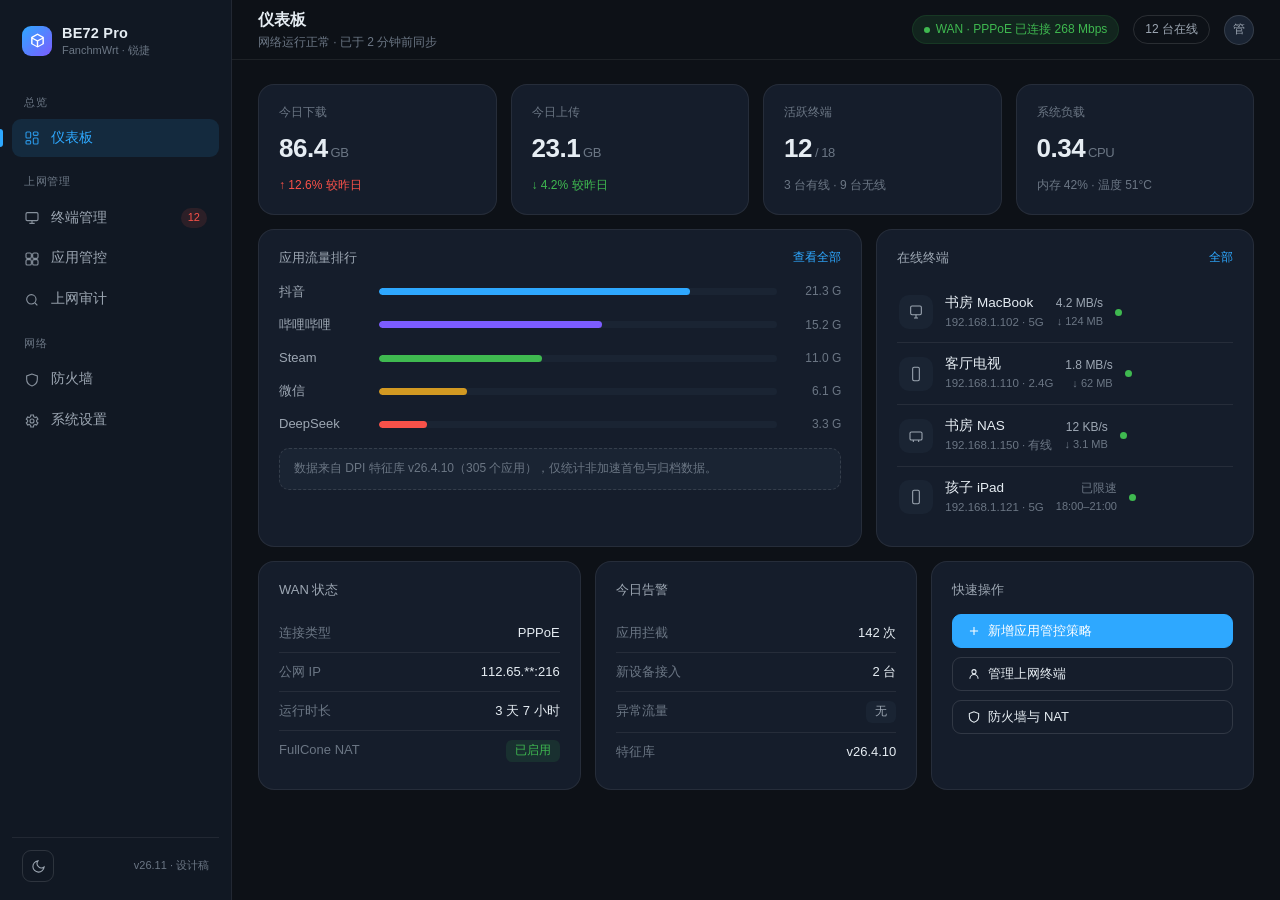
==== docs/ui-redesign.html @ 706be7fb "feat(ui): 设计系统覆盖层（阶段一：视觉统一） 配套设计稿 docs/ui-redesign.html（六页高保真 + 无刷新切换原型）。  新增 patches/theme/design-s" ====
<!DOCTYPE html>
<html lang="zh-CN" data-theme="dark">
<head>
<meta charset="UTF-8">
<meta name="viewport" content="width=device-width, initial-scale=1.0">
<title>BE72 Pro 管理界面 · 设计稿 v1</title>
<style>
:root{
  --bg:#0d1117; --bg2:#111823; --panel:#151d2b; --panel2:#1a2433;
  --line:rgba(255,255,255,.07); --line2:rgba(255,255,255,.12);
  --text:#e6edf3; --text2:#9da7b3; --text3:#6b7684;
  --accent:#2ea8ff; --accent-soft:rgba(46,168,255,.12);
  --ok:#3fb950; --ok-soft:rgba(63,185,80,.12);
  --warn:#d29922; --warn-soft:rgba(210,153,34,.12);
  --bad:#f85149; --bad-soft:rgba(248,81,73,.12);
  --r-lg:16px; --r-md:12px; --r-sm:8px;
  --sbw:232px;
  --ease:cubic-bezier(.32,.72,.24,1);
}
[data-theme="light"]{
  --bg:#f4f6f9; --bg2:#eef1f5; --panel:#ffffff; --panel2:#f8fafc;
  --line:rgba(15,23,42,.08); --line2:rgba(15,23,42,.14);
  --text:#0f172a; --text2:#5b6675; --text3:#8a94a3;
  --accent:#0a7cff; --accent-soft:rgba(10,124,255,.08);
  --ok:#1a7f37; --ok-soft:rgba(26,127,55,.08);
  --warn:#9a6700; --warn-soft:rgba(154,103,0,.08);
  --bad:#cf222e; --bad-soft:rgba(207,34,46,.08);
}
*{margin:0;padding:0;box-sizing:border-box}
body{
  font-family:-apple-system,BlinkMacSystemFont,"PingFang SC","HarmonyOS Sans SC","Microsoft YaHei",sans-serif;
  background:var(--bg); color:var(--text); font-size:14px; line-height:1.55;
  -webkit-font-smoothing:antialiased; overflow:hidden;
}
.app{display:grid;grid-template-columns:var(--sbw) 1fr;height:100vh}

/* ---------- 侧栏 ---------- */
.sidebar{
  background:var(--bg2); border-right:1px solid var(--line);
  display:flex;flex-direction:column;padding:18px 12px;gap:2px;
  transition:width .24s var(--ease);
}
.brand{display:flex;align-items:center;gap:10px;padding:4px 10px 18px}
.brand .logo{width:30px;height:30px;border-radius:9px;display:grid;place-items:center;
  background:linear-gradient(135deg,#2ea8ff,#7c5cff);flex-shrink:0}
.brand .logo svg{width:17px;height:17px;fill:#fff}
.brand .name{font-size:14.5px;font-weight:600;letter-spacing:.2px}
.brand .model{font-size:11px;color:var(--text3);margin-top:-2px}
.nav-group{font-size:11px;color:var(--text3);padding:14px 12px 6px;letter-spacing:.6px}
.nav-item{
  display:flex;align-items:center;gap:11px;padding:9px 12px;border-radius:9px;
  color:var(--text2);cursor:pointer;position:relative;font-size:13.5px;
  transition:background .15s,color .15s;user-select:none;
}
.nav-item svg{width:16px;height:16px;fill:none;stroke:currentColor;stroke-width:1.7;flex-shrink:0;opacity:.85}
.nav-item:hover{background:var(--panel);color:var(--text)}
.nav-item.active{background:var(--accent-soft);color:var(--accent);font-weight:500}
.nav-item.active::before{
  content:"";position:absolute;left:-12px;top:50%;transform:translateY(-50%);
  width:3px;height:18px;border-radius:0 3px 3px 0;background:var(--accent);
}
.nav-item .badge{margin-left:auto;font-size:11px;padding:1px 7px;border-radius:99px;
  background:var(--bad-soft);color:var(--bad);font-weight:500}
.sidebar .foot{margin-top:auto;padding:12px 10px 0;border-top:1px solid var(--line);display:flex;gap:8px;align-items:center}
.theme-btn{width:32px;height:32px;border-radius:9px;border:1px solid var(--line2);background:transparent;
  color:var(--text2);cursor:pointer;display:grid;place-items:center;transition:.15s}
.theme-btn:hover{color:var(--text);border-color:var(--text3)}
.theme-btn svg{width:15px;height:15px;fill:none;stroke:currentColor;stroke-width:1.7}
.ver{font-size:11px;color:var(--text3);margin-left:auto}

/* ---------- 主区 ---------- */
.main{display:flex;flex-direction:column;overflow:hidden}
.topbar{
  height:60px;display:flex;align-items:center;gap:14px;padding:0 26px;
  border-bottom:1px solid var(--line);flex-shrink:0;background:var(--bg);
}
.topbar h1{font-size:16px;font-weight:600}
.topbar .sub{font-size:12px;color:var(--text3)}
.pill{display:inline-flex;align-items:center;gap:6px;font-size:12px;padding:4px 11px;border-radius:99px;
  border:1px solid var(--line2);color:var(--text2)}
.pill .dot{width:6px;height:6px;border-radius:99px;background:var(--ok)}
.pill.ok{color:var(--ok);border-color:var(--ok-soft);background:var(--ok-soft)}
.pill.warn{color:var(--warn);border-color:var(--warn-soft);background:var(--warn-soft)}
.pill .dot.warn{background:var(--warn)}
.spacer{flex:1}
.avatar{width:30px;height:30px;border-radius:99px;background:var(--panel2);border:1px solid var(--line2);
  display:grid;place-items:center;font-size:12px;color:var(--text2);cursor:pointer}

.content{flex:1;overflow-y:auto;padding:24px 26px 40px;scroll-behavior:smooth}
.view{display:none}
.view.active{display:block;animation:fadeUp .22s var(--ease)}
@keyframes fadeUp{from{opacity:0;transform:translateY(8px)}to{opacity:1;transform:none}}

/* ---------- 卡片与网格 ---------- */
.grid{display:grid;gap:14px}
.g4{grid-template-columns:repeat(4,1fr)}
.g3{grid-template-columns:repeat(3,1fr)}
.g2{grid-template-columns:repeat(2,1fr)}
.col-2{display:grid;grid-template-columns:1.6fr 1fr;gap:14px}
.card{background:var(--panel);border:1px solid var(--line);border-radius:var(--r-lg);padding:18px 20px;
  transition:border-color .15s,transform .15s}
.card:hover{border-color:var(--line2)}
.card h3{font-size:13px;font-weight:500;color:var(--text2);margin-bottom:14px;display:flex;align-items:center;gap:8px}
.card h3 .more{margin-left:auto;font-size:12px;color:var(--accent);cursor:pointer;font-weight:400}

.kpi{font-size:26px;font-weight:600;letter-spacing:-.5px;font-variant-numeric:tabular-nums}
.kpi small{font-size:13px;color:var(--text3);font-weight:400;margin-left:3px}
.kpi-label{font-size:12px;color:var(--text3);margin-bottom:6px}
.trend{font-size:12px;margin-top:8px;display:inline-flex;align-items:center;gap:4px}
.trend.up{color:var(--bad)} .trend.down{color:var(--ok)}
[data-theme="light"] .trend.up{color:#cf222e} [data-theme="light"] .trend.down{color:#1a7f37}

/* ---------- 条形 --- */
.bars{display:flex;flex-direction:column;gap:13px}
.bar-row{display:flex;align-items:center;gap:12px;font-size:13px}
.bar-row .nm{width:88px;flex-shrink:0;color:var(--text2);white-space:nowrap;overflow:hidden;text-overflow:ellipsis}
.bar-row .track{flex:1;height:7px;background:var(--panel2);border-radius:99px;overflow:hidden}
.bar-row .fill{height:100%;border-radius:99px;background:var(--accent);
  transform-origin:left;animation:grow .5s var(--ease) backwards}
.bar-row:nth-child(1) .fill{animation-delay:.05s}
.bar-row:nth-child(2) .fill{animation-delay:.1s}
.bar-row:nth-child(3) .fill{animation-delay:.15s}
.bar-row:nth-child(4) .fill{animation-delay:.2s}
.bar-row:nth-child(5) .fill{animation-delay:.25s}
@keyframes grow{from{transform:scaleX(0)}to{transform:scaleX(1)}}
.bar-row .val{width:52px;text-align:right;color:var(--text3);font-size:12px;font-variant-numeric:tabular-nums}

/* ---------- 列表 ---------- */
.dev-list{display:flex;flex-direction:column}
.dev-row{display:flex;align-items:center;gap:12px;padding:11px 2px;border-bottom:1px solid var(--line)}
.dev-row:last-child{border-bottom:none}
.dev-ico{width:34px;height:34px;border-radius:10px;background:var(--panel2);display:grid;place-items:center;flex-shrink:0}
.dev-ico svg{width:16px;height:16px;fill:none;stroke:var(--text2);stroke-width:1.6}
.dev-main{min-width:0}
.dev-main .nm{font-size:13.5px;font-weight:500;white-space:nowrap;overflow:hidden;text-overflow:ellipsis}
.dev-main .meta{font-size:11.5px;color:var(--text3);font-variant-numeric:tabular-nums}
.dev-traffic{text-align:right;font-size:12px;color:var(--text2);font-variant-numeric:tabular-nums}
.dev-traffic small{display:block;color:var(--text3);font-size:11px}
.status-dot{width:7px;height:7px;border-radius:99px;background:var(--ok);flex-shrink:0}
.status-dot.off{background:var(--text3)}

/* ---------- 表格 ---------- */
.tbl{width:100%;border-collapse:collapse;font-size:13px}
.tbl th{text-align:left;font-weight:500;font-size:12px;color:var(--text3);padding:0 10px 10px;border-bottom:1px solid var(--line)}
.tbl td{padding:11px 10px;border-bottom:1px solid var(--line);color:var(--text2)}
.tbl tr:last-child td{border-bottom:none}
.tbl tr{transition:background .12s}
.tbl tbody tr:hover{background:var(--panel2)}
.tag{display:inline-block;font-size:11.5px;padding:2px 9px;border-radius:6px;background:var(--panel2);color:var(--text2)}
.tag.blue{background:var(--accent-soft);color:var(--accent)}
.tag.green{background:var(--ok-soft);color:var(--ok)}
.tag.red{background:var(--bad-soft);color:var(--bad)}

/* ---------- 开关 ---------- */
.switch{position:relative;width:38px;height:22px;flex-shrink:0;cursor:pointer}
.switch input{display:none}
.switch .sl{position:absolute;inset:0;border-radius:99px;background:var(--panel2);
  border:1px solid var(--line2);transition:.18s}
.switch .sl::after{content:"";position:absolute;top:2px;left:2px;width:16px;height:16px;border-radius:99px;
  background:var(--text3);transition:.18s var(--ease)}
.switch input:checked + .sl{background:var(--accent);border-color:var(--accent)}
.switch input:checked + .sl::after{transform:translateX(16px);background:#fff}

/* ---------- 按钮 ---------- */
.btn{display:inline-flex;align-items:center;gap:7px;padding:7px 14px;border-radius:9px;font-size:13px;
  border:1px solid var(--line2);background:transparent;color:var(--text);cursor:pointer;
  transition:.15s;font-family:inherit}
.btn:hover{border-color:var(--text3);background:var(--panel2)}
.btn.primary{background:var(--accent);border-color:var(--accent);color:#fff;font-weight:500}
.btn.primary:hover{filter:brightness(1.08)}
.btn svg{width:14px;height:14px;fill:none;stroke:currentColor;stroke-width:1.8}

/* ---------- 应用过滤页 ---------- */
.tabs{display:inline-flex;gap:4px;background:var(--panel);border:1px solid var(--line);
  border-radius:11px;padding:3px;margin-bottom:18px}
.tab{padding:6px 14px;border-radius:8px;font-size:12.5px;color:var(--text2);cursor:pointer;transition:.15s;user-select:none}
.tab:hover{color:var(--text)}
.tab.active{background:var(--panel2);color:var(--text);font-weight:500;box-shadow:0 1px 2px rgba(0,0,0,.2)}

.app-grid{display:grid;grid-template-columns:repeat(3,1fr);gap:10px}
.app-item{display:flex;align-items:center;gap:11px;padding:12px 14px;border:1px solid var(--line);
  border-radius:12px;background:var(--panel);transition:.15s}
.app-item:hover{border-color:var(--line2);transform:translateY(-1px)}
.app-logo{width:32px;height:32px;border-radius:9px;display:grid;place-items:center;font-size:13px;
  font-weight:600;color:#fff;flex-shrink:0}
.app-item .nm{font-size:13.5px;min-width:0;overflow:hidden;text-overflow:ellipsis;white-space:nowrap}
.app-item .cat{font-size:11px;color:var(--text3)}
.app-item .switch{margin-left:auto}

/* ---------- 抽屉 ---------- */
.drawer-mask{position:fixed;inset:0;background:rgba(0,0,0,.5);opacity:0;pointer-events:none;
  transition:opacity .22s;z-index:40}
.drawer-mask.open{opacity:1;pointer-events:auto}
.drawer{position:fixed;top:0;right:0;bottom:0;width:420px;max-width:92vw;background:var(--panel);
  border-left:1px solid var(--line2);transform:translateX(100%);transition:transform .26s var(--ease);
  z-index:41;display:flex;flex-direction:column}
.drawer.open{transform:none}
.drawer-hd{padding:20px 22px;border-bottom:1px solid var(--line);display:flex;align-items:center;gap:12px}
.drawer-bd{padding:20px 22px;overflow-y:auto;flex:1;display:flex;flex-direction:column;gap:18px}
.kv{display:flex;justify-content:space-between;font-size:13px;padding:9px 0;border-bottom:1px solid var(--line)}
.kv:last-child{border:none}
.kv span:first-child{color:var(--text3)}
.kv span:last-child{font-variant-numeric:tabular-nums}
.close-x{margin-left:auto;width:30px;height:30px;border-radius:8px;border:1px solid var(--line);
  background:transparent;color:var(--text2);cursor:pointer;display:grid;place-items:center}
.close-x:hover{color:var(--text)}

/* ---------- 说明块 ---------- */
.hint{font-size:12px;color:var(--text3);background:var(--panel2);border:1px dashed var(--line2);
  border-radius:10px;padding:10px 14px;margin-top:14px;line-height:1.6}
.hint b{color:var(--text2);font-weight:500}

@media (max-width:1100px){
  .app{grid-template-columns:64px 1fr}
  .sidebar{padding:14px 8px}
  .brand .name,.brand .model,.nav-group,.nav-item span,.ver{display:none}
  .nav-item{justify-content:center;padding:11px}
  .nav-item.active::before{display:none}
  .g4{grid-template-columns:repeat(2,1fr)}
  .col-2{grid-template-columns:1fr}
  .app-grid{grid-template-columns:repeat(2,1fr)}
}
</style>
</head>
<body>
<div class="app">
  <aside class="sidebar">
    <div class="brand">
      <div class="logo"><svg viewBox="0 0 24 24"><path d="M12 2 3 7v10l9 5 9-5V7l-9-5zm0 2.3L18.8 8 12 11.7 5.2 8 12 4.3zM5 9.8l6 3.4v6.5l-6-3.4V9.8zm8 9.9v-6.5l6-3.4v6.5l-6 3.4z"/></svg></div>
      <div><div class="name">BE72 Pro</div><div class="model">FanchmWrt · 锐捷</div></div>
    </div>

    <div class="nav-group">总览</div>
    <div class="nav-item active" data-view="dash">
      <svg viewBox="0 0 24 24"><rect x="3" y="3" width="7" height="9" rx="1.5"/><rect x="14" y="3" width="7" height="5" rx="1.5"/><rect x="14" y="12" width="7" height="9" rx="1.5"/><rect x="3" y="16" width="7" height="5" rx="1.5"/></svg>
      <span>仪表板</span>
    </div>
    <div class="nav-group">上网管理</div>
    <div class="nav-item" data-view="devices">
      <svg viewBox="0 0 24 24"><rect x="3" y="4" width="18" height="12" rx="2"/><path d="M8 20h8M12 16v4"/></svg>
      <span>终端管理</span><span class="badge">12</span>
    </div>
    <div class="nav-item" data-view="apps">
      <svg viewBox="0 0 24 24"><rect x="3" y="3" width="8" height="8" rx="2"/><rect x="13" y="3" width="8" height="8" rx="2"/><rect x="3" y="13" width="8" height="8" rx="2"/><rect x="13" y="13" width="8" height="8" rx="2"/></svg>
      <span>应用管控</span>
    </div>
    <div class="nav-item" data-view="audit">
      <svg viewBox="0 0 24 24"><circle cx="11" cy="11" r="7"/><path d="m20 20-3.5-3.5"/></svg>
      <span>上网审计</span>
    </div>
    <div class="nav-group">网络</div>
    <div class="nav-item" data-view="fw">
      <svg viewBox="0 0 24 24"><path d="M12 3 4 6v5c0 5 3.4 8.6 8 10 4.6-1.4 8-5 8-10V6l-8-3z"/></svg>
      <span>防火墙</span>
    </div>
    <div class="nav-item" data-view="sys">
      <svg viewBox="0 0 24 24"><circle cx="12" cy="12" r="3"/><path d="M19 12a7 7 0 0 0-.1-1.2l2-1.5-2-3.4-2.3 1a7 7 0 0 0-2-1.2L14.2 3h-4l-.4 2.7a7 7 0 0 0-2 1.2l-2.3-1-2 3.4 2 1.5a7 7 0 0 0 0 2.4l-2 1.5 2 3.4 2.3-1a7 7 0 0 0 2 1.2l.4 2.7h4l.4-2.7a7 7 0 0 0 2-1.2l2.3 1 2-3.4-2-1.5c.1-.4.1-.8.1-1.2z"/></svg>
      <span>系统设置</span>
    </div>

    <div class="foot">
      <button class="theme-btn" onclick="toggleTheme()" title="切换主题">
        <svg id="ico-theme" viewBox="0 0 24 24"><path d="M21 12.8A9 9 0 1 1 11.2 3 7 7 0 0 0 21 12.8z"/></svg>
      </button>
      <span class="ver">v26.11 · 设计稿</span>
    </div>
  </aside>

  <div class="main">
    <header class="topbar">
      <div>
        <h1 id="pg-title">仪表板</h1>
        <div class="sub" id="pg-sub">网络运行正常 · 已于 2 分钟前同步</div>
      </div>
      <div class="spacer"></div>
      <span class="pill ok"><span class="dot"></span>WAN · PPPoE 已连接 268 Mbps</span>
      <span class="pill">12 台在线</span>
      <div class="avatar">管</div>
    </header>

    <div class="content">

      <!-- ============ 仪表板 ============ -->
      <section class="view active" id="v-dash">
        <div class="grid g4" style="margin-bottom:14px">
          <div class="card">
            <div class="kpi-label">今日下载</div>
            <div class="kpi">86.4<small>GB</small></div>
            <div class="trend up">↑ 12.6% 较昨日</div>
          </div>
          <div class="card">
            <div class="kpi-label">今日上传</div>
            <div class="kpi">23.1<small>GB</small></div>
            <div class="trend down">↓ 4.2% 较昨日</div>
          </div>
          <div class="card">
            <div class="kpi-label">活跃终端</div>
            <div class="kpi">12<small>/ 18</small></div>
            <div class="trend" style="color:var(--text3)">3 台有线 · 9 台无线</div>
          </div>
          <div class="card">
            <div class="kpi-label">系统负载</div>
            <div class="kpi">0.34<small>CPU</small></div>
            <div class="trend" style="color:var(--text3)">内存 42% · 温度 51°C</div>
          </div>
        </div>

        <div class="col-2" style="margin-bottom:14px">
          <div class="card">
            <h3>应用流量排行 <span class="more">查看全部</span></h3>
            <div class="bars">
              <div class="bar-row"><span class="nm">抖音</span><div class="track"><div class="fill" style="width:78%"></div></div><span class="val">21.3 G</span></div>
              <div class="bar-row"><span class="nm">哔哩哔哩</span><div class="track"><div class="fill" style="width:56%;background:#7c5cff"></div></div><span class="val">15.2 G</span></div>
              <div class="bar-row"><span class="nm">Steam</span><div class="track"><div class="fill" style="width:41%;background:#3fb950"></div></div><span class="val">11.0 G</span></div>
              <div class="bar-row"><span class="nm">微信</span><div class="track"><div class="fill" style="width:22%;background:#d29922"></div></div><span class="val">6.1 G</span></div>
              <div class="bar-row"><span class="nm">DeepSeek</span><div class="track"><div class="fill" style="width:12%;background:#f85149"></div></div><span class="val">3.3 G</span></div>
            </div>
            <div class="hint">数据来自 DPI 特征库 v26.4.10（305 个应用），仅统计非加速首包与归档数据。</div>
          </div>

          <div class="card">
            <h3>在线终端 <span class="more" onclick="go('devices')">全部</span></h3>
            <div class="dev-list">
              <div class="dev-row">
                <div class="dev-ico"><svg viewBox="0 0 24 24"><rect x="4" y="3" width="16" height="13" rx="2"/><path d="M9 21h6M12 16v5"/></svg></div>
                <div class="dev-main"><div class="nm">书房 MacBook</div><div class="meta">192.168.1.102 · 5G</div></div>
                <div class="dev-traffic">4.2 MB/s<small>↓ 124 MB</small></div>
                <span class="status-dot"></span>
              </div>
              <div class="dev-row">
                <div class="dev-ico"><svg viewBox="0 0 24 24"><rect x="7" y="2" width="10" height="20" rx="2"/></svg></div>
                <div class="dev-main"><div class="nm">客厅电视</div><div class="meta">192.168.1.110 · 2.4G</div></div>
                <div class="dev-traffic">1.8 MB/s<small>↓ 62 MB</small></div>
                <span class="status-dot"></span>
              </div>
              <div class="dev-row">
                <div class="dev-ico"><svg viewBox="0 0 24 24"><rect x="3" y="6" width="18" height="12" rx="2"/><path d="M8 18v3M16 18v3"/></svg></div>
                <div class="dev-main"><div class="nm">书房 NAS</div><div class="meta">192.168.1.150 · 有线</div></div>
                <div class="dev-traffic">12 KB/s<small>↓ 3.1 MB</small></div>
                <span class="status-dot"></span>
              </div>
              <div class="dev-row">
                <div class="dev-ico"><svg viewBox="0 0 24 24"><rect x="7" y="2" width="10" height="20" rx="2"/></svg></div>
                <div class="dev-main"><div class="nm">孩子 iPad</div><div class="meta">192.168.1.121 · 5G</div></div>
                <div class="dev-traffic" style="color:var(--text3)">已限速<small>18:00–21:00</small></div>
                <span class="status-dot"></span>
              </div>
            </div>
          </div>
        </div>

        <div class="grid g3">
          <div class="card">
            <h3>WAN 状态</h3>
            <div class="kv"><span>连接类型</span><span>PPPoE</span></div>
            <div class="kv"><span>公网 IP</span><span>112.65.**:216</span></div>
            <div class="kv"><span>运行时长</span><span>3 天 7 小时</span></div>
            <div class="kv"><span>FullCone NAT</span><span class="tag green">已启用</span></div>
          </div>
          <div class="card">
            <h3>今日告警</h3>
            <div class="kv"><span>应用拦截</span><span>142 次</span></div>
            <div class="kv"><span>新设备接入</span><span>2 台</span></div>
            <div class="kv"><span>异常流量</span><span class="tag">无</span></div>
            <div class="kv"><span>特征库</span><span>v26.4.10</span></div>
          </div>
          <div class="card">
            <h3>快速操作</h3>
            <div style="display:flex;flex-direction:column;gap:9px">
              <button class="btn primary" onclick="go('apps')"><svg viewBox="0 0 24 24"><path d="M12 5v14M5 12h14"/></svg>新增应用管控策略</button>
              <button class="btn" onclick="go('devices')"><svg viewBox="0 0 24 24"><circle cx="12" cy="8" r="3.5"/><path d="M5 20a7 7 0 0 1 14 0"/></svg>管理上网终端</button>
              <button class="btn" onclick="go('fw')"><svg viewBox="0 0 24 24"><path d="M12 3 4 6v5c0 5 3.4 8.6 8 10 4.6-1.4 8-5 8-10V6l-8-3z"/></svg>防火墙与 NAT</button>
            </div>
          </div>
        </div>
      </section>

      <!-- ============ 终端管理 ============ -->
      <section class="view" id="v-devices">
        <div class="row-between" style="display:flex;align-items:center;margin-bottom:16px;gap:10px">
          <div class="tabs" style="margin:0">
            <div class="tab active">全部 18</div><div class="tab">在线 12</div><div class="tab">离线 6</div><div class="tab">受限 1</div>
          </div>
          <div class="spacer"></div>
          <button class="btn"><svg viewBox="0 0 24 24"><circle cx="11" cy="11" r="7"/><path d="m20 20-3.5-3.5"/></svg>搜索设备</button>
        </div>

        <div class="app-grid" style="grid-template-columns:repeat(3,1fr)">
          <div class="card" style="cursor:pointer" onclick="openDrawer()">
            <div style="display:flex;align-items:center;gap:12px;margin-bottom:14px">
              <div class="dev-ico" style="width:40px;height:40px"><svg viewBox="0 0 24 24"><rect x="4" y="3" width="16" height="13" rx="2"/><path d="M9 21h6M12 16v5"/></svg></div>
              <div class="dev-main"><div class="nm">书房 MacBook</div><div class="meta">192.168.1.102 · 5G 866 Mbps</div></div>
              <span class="status-dot"></span>
            </div>
            <div style="display:flex;gap:8px;flex-wrap:wrap">
              <span class="tag">今日 4.6 GB</span><span class="tag">抖音 62%</span><span class="tag blue">已加白名单</span>
            </div>
          </div>
          <div class="card" style="cursor:pointer" onclick="openDrawer()">
            <div style="display:flex;align-items:center;gap:12px;margin-bottom:14px">
              <div class="dev-ico" style="width:40px;height:40px"><svg viewBox="0 0 24 24"><rect x="7" y="2" width="10" height="20" rx="2"/></svg></div>
              <div class="dev-main"><div class="nm">孩子 iPad</div><div class="meta">192.168.1.121 · 5G 433 Mbps</div></div>
              <span class="status-dot"></span>
            </div>
            <div style="display:flex;gap:8px;flex-wrap:wrap">
              <span class="tag">今日 1.2 GB</span><span class="tag red">时段受限 18–21</span><span class="tag">游戏拦截 12 次</span>
            </div>
          </div>
          <div class="card" style="cursor:pointer" onclick="openDrawer()">
            <div style="display:flex;align-items:center;gap:12px;margin-bottom:14px">
              <div class="dev-ico" style="width:40px;height:40px"><svg viewBox="0 0 24 24"><rect x="3" y="6" width="18" height="12" rx="2"/><path d="M8 18v3M16 18v3"/></svg></div>
              <div class="dev-main"><div class="nm">书房 NAS</div><div class="meta">192.168.1.150 · 有线 2.5G</div></div>
              <span class="status-dot"></span>
            </div>
            <div style="display:flex;gap:8px;flex-wrap:wrap">
              <span class="tag">今日 68 MB</span><span class="tag">samba 共享</span><span class="tag green">不限速</span>
            </div>
          </div>
          <div class="card" style="cursor:pointer">
            <div style="display:flex;align-items:center;gap:12px;margin-bottom:14px">
              <div class="dev-ico" style="width:40px;height:40px"><svg viewBox="0 0 24 24"><rect x="7" y="2" width="10" height="20" rx="2"/></svg></div>
              <div class="dev-main"><div class="nm">客厅电视</div><div class="meta">192.168.1.110 · 2.4G 144 Mbps</div></div>
              <span class="status-dot"></span>
            </div>
            <div style="display:flex;gap:8px;flex-wrap:wrap">
              <span class="tag">今日 2.8 GB</span><span class="tag">哔哩哔哩 71%</span>
            </div>
          </div>
          <div class="card" style="opacity:.6">
            <div style="display:flex;align-items:center;gap:12px;margin-bottom:14px">
              <div class="dev-ico" style="width:40px;height:40px"><svg viewBox="0 0 24 24"><circle cx="12" cy="12" r="8"/><path d="M12 8v4l2.5 2.5"/></svg></div>
              <div class="dev-main"><div class="nm">扫地机器人</div><div class="meta">192.168.1.132 · 离线 2 小时</div></div>
              <span class="status-dot off"></span>
            </div>
            <div style="display:flex;gap:8px"><span class="tag">今晨 3 MB</span></div>
          </div>
          <div class="card" style="border-style:dashed;display:grid;place-items:center;min-height:104px;cursor:pointer;color:var(--text3)">
            <div style="text-align:center;font-size:13px">
              <svg viewBox="0 0 24 24" style="width:20px;height:20px;fill:none;stroke:currentColor;stroke-width:1.6;display:block;margin:0 auto 6px"><path d="M12 5v14M5 12h14"/></svg>
              手动添加设备
            </div>
          </div>
        </div>
        <div class="hint"><b>跳转体验：</b>点击卡片不刷新页面，右侧抽屉滑出详情（终端的今日流量、应用分布、管控规则、实时访问）。关闭后回到原位，滚动位置不丢失。</div>
      </section>

      <!-- ============ 应用管控 ============ -->
      <section class="view" id="v-apps">
        <div class="tabs">
          <div class="tab active">游戏 12</div><div class="tab">视频 18</div><div class="tab">社交 14</div>
          <div class="tab">购物 9</div><div class="tab">音乐 6</div><div class="tab">全部 305</div>
        </div>
        <div class="grid g2" style="margin-bottom:14px">
          <div class="card" style="display:flex;align-items:center;gap:14px">
            <div style="flex:1">
              <div style="font-size:13.5px;font-weight:500;margin-bottom:3px">应用过滤总开关</div>
              <div style="font-size:12px;color:var(--text3)">对 3 台受管控设备生效，特征库 v26.4.10</div>
            </div>
            <label class="switch"><input type="checkbox" checked><span class="sl"></span></label>
          </div>
          <div class="card" style="display:flex;align-items:center;gap:14px">
            <div style="flex:1">
              <div style="font-size:13.5px;font-weight:500;margin-bottom:3px">游戏时段管控</div>
              <div style="font-size:12px;color:var(--text3)">工作日 20:00–22:00 允许，其余时间拦截</div>
            </div>
            <label class="switch"><input type="checkbox" checked><span class="sl"></span></label>
          </div>
        </div>

        <div class="app-grid">
          <div class="app-item">
            <div class="app-logo" style="background:#ef4444">王</div>
            <div style="min-width:0"><div class="nm">王者荣耀</div><div class="cat">游戏</div></div>
            <label class="switch"><input type="checkbox" checked><span class="sl"></span></label>
          </div>
          <div class="app-item">
            <div class="app-logo" style="background:#f59e0b">英</div>
            <div style="min-width:0"><div class="nm">英雄联盟手游</div><div class="cat">游戏</div></div>
            <label class="switch"><input type="checkbox" checked><span class="sl"></span></label>
          </div>
          <div class="app-item">
            <div class="app-logo" style="background:#06b6d4">蛋</div>
            <div style="min-width:0"><div class="nm">蛋仔派对</div><div class="cat">游戏</div></div>
            <label class="switch"><input type="checkbox"><span class="sl"></span></label>
          </div>
          <div class="app-item">
            <div class="app-logo" style="background:#111">抖</div>
            <div style="min-width:0"><div class="nm">抖音</div><div class="cat">视频</div></div>
            <label class="switch"><input type="checkbox"><span class="sl"></span></label>
          </div>
          <div class="app-item">
            <div class="app-logo" style="background:#fb7299">B</div>
            <div style="min-width:0"><div class="nm">哔哩哔哩</div><div class="cat">视频</div></div>
            <label class="switch"><input type="checkbox"><span class="sl"></span></label>
          </div>
          <div class="app-item">
            <div class="app-logo" style="background:#22c55e">微</div>
            <div style="min-width:0"><div class="nm">微信</div><div class="cat">社交</div></div>
            <label class="switch"><input type="checkbox"><span class="sl"></span></label>
          </div>
          <div class="app-item">
            <div class="app-logo" style="background:#3b82f6">D</div>
            <div style="min-width:0"><div class="nm">DeepSeek</div><div class="cat">工具</div></div>
            <label class="switch"><input type="checkbox"><span class="sl"></span></label>
          </div>
          <div class="app-item">
            <div class="app-logo" style="background:#f97316">淘</div>
            <div style="min-width:0"><div class="nm">淘宝</div><div class="cat">购物</div></div>
            <label class="switch"><input type="checkbox"><span class="sl"></span></label>
          </div>
          <div class="app-item">
            <div class="app-logo" style="background:#8b5cf6">豆</div>
            <div style="min-width:0"><div class="nm">豆包</div><div class="cat">工具</div></div>
            <label class="switch"><input type="checkbox"><span class="sl"></span></label>
          </div>
        </div>
        <div class="hint"><b>设计要点：</b>应用图标用品牌色块 + 首字（无外部图片依赖）；开关即改即生效，无需「保存」按钮；分类标签切换零刷新。</div>
      </section>

      <!-- ============ 上网审计 ============ -->
      <section class="view" id="v-audit">
        <div class="tabs">
          <div class="tab active">实时访问</div><div class="tab">上网记录</div><div class="tab">应用记录</div><div class="tab">白名单 2</div>
        </div>
        <div class="card" style="padding:6px 20px 10px">
          <table class="tbl">
            <thead><tr><th>时间</th><th>设备</th><th>应用 / 域名</th><th>地址</th><th>时长</th><th>状态</th></tr></thead>
            <tbody>
              <tr><td>12:41:08</td><td>书房 MacBook</td><td><span class="tag blue">哔哩哔哩</span> bilibili.com</td><td>203.107.**:14</td><td>进行中</td><td><span class="tag green">允许</span></td></tr>
              <tr><td>12:40:52</td><td>孩子 iPad</td><td><span class="tag red">王者荣耀</span> 游戏服</td><td>139.199.**:80</td><td>—</td><td><span class="tag red">已拦截</span></td></tr>
              <tr><td>12:40:31</td><td>客厅电视</td><td><span class="tag blue">哔哩哔哩</span> upos-sz</td><td>112.65.**:23</td><td>进行中</td><td><span class="tag green">允许</span></td></tr>
              <tr><td>12:39:47</td><td>孩子 iPad</td><td><span class="tag">抖音</span> feed</td><td>106.11.**:6</td><td>12 分钟</td><td><span class="tag red">已拦截</span></td></tr>
              <tr><td>12:38:12</td><td>书房 MacBook</td><td><span class="tag">DeepSeek</span> api</td><td>47.94.**:11</td><td>3 分钟</td><td><span class="tag green">允许</span></td></tr>
            </tbody>
          </table>
        </div>
        <div class="hint"><b>数据来源：</b>实时访问来自内核 DPI 钩子（新连接首包识别）；已被记录白名单排除的设备不在此出现。</div>
      </section>

      <!-- ============ 防火墙 ============ -->
      <section class="view" id="v-fw">
        <div class="col-2">
          <div class="card">
            <h3>WAN 入站策略</h3>
            <div class="kv"><span>基础防火墙</span><span class="tag green">已启用</span></div>
            <div class="kv"><span>入站 (Input)</span><span>拒绝</span></div>
            <div class="kv"><span>出站 (Output)</span><span>允许</span></div>
            <div class="kv"><span>转发 (Forward)</span><span>拒绝</span></div>
            <div class="kv"><span>SYN Flood 防护</span><span class="tag green">已启用</span></div>
          </div>
          <div class="card">
            <h3>FullCone NAT</h3>
            <div style="display:flex;align-items:center;gap:12px;margin-bottom:12px">
              <div style="flex:1;font-size:13px;color:var(--text2)">全锥型 NAT：让外部主机可主动向映射端口发包，改善联机游戏 / P2P 的 NAT 类型</div>
              <label class="switch"><input type="checkbox" checked><span class="sl"></span></label>
            </div>
            <div class="kv"><span>内核模块</span><span class="tag green">nft_fullcone 已加载</span></div>
            <div class="kv"><span>规则状态</span><span>nft 表达式已生效</span></div>
            <div class="hint" style="margin-top:12px">关闭后立即回退普通 masquerade，无需重启。</div>
          </div>
        </div>
      </section>

      <!-- ============ 系统设置 ============ -->
      <section class="view" id="v-sys">
        <div class="col-2">
          <div class="card">
            <h3>系统信息</h3>
            <div class="kv"><span>固件版本</span><span>FanchmWrt 26.11 · be72pro-fwx-27</span></div>
            <div class="kv"><span>内核</span><span>6.6.94 (MT7988)</span></div>
            <div class="kv"><span>运行时长</span><span>3 天 7 小时</span></div>
            <div class="kv"><span>内存</span><span>216 / 512 MB</span></div>
            <div class="kv"><span>特征库</span><span>v26.4.10 · 305 应用</span></div>
          </div>
          <div class="card">
            <h3>配置备份</h3>
            <div style="display:flex;flex-direction:column;gap:9px">
              <button class="btn"><svg viewBox="0 0 24 24"><path d="M12 3v12M7 10l5 5 5-5M4 21h16"/></svg>导出当前配置</button>
              <button class="btn"><svg viewBox="0 0 24 24"><path d="M12 21V9M7 14l5-5 5 5M4 3h16"/></svg>导入配置</button>
              <button class="btn" style="border-color:var(--bad-soft);color:var(--bad)"><svg viewBox="0 0 24 24"><path d="M3 6h18M8 6V4h8v2M6 6l1 15h10l1-15"/></svg>恢复出厂设置</button>
            </div>
          </div>
        </div>
      </section>

    </div>
  </div>
</div>

<!-- 终端详情抽屉 -->
<div class="drawer-mask" id="mask" onclick="closeDrawer()"></div>
<aside class="drawer" id="drawer">
  <div class="drawer-hd">
    <div class="dev-ico"><svg viewBox="0 0 24 24"><rect x="4" y="3" width="16" height="13" rx="2"/><path d="M9 21h6M12 16v5"/></svg></div>
    <div>
      <div style="font-size:15px;font-weight:600">书房 MacBook</div>
      <div style="font-size:12px;color:var(--text3)">192.168.1.102 · A4:2B:8C:11:22:33</div>
    </div>
    <button class="close-x" onclick="closeDrawer()"><svg viewBox="0 0 24 24" style="width:14px;height:14px;fill:none;stroke:currentColor;stroke-width:2"><path d="M6 6l12 12M18 6 6 18"/></svg></button>
  </div>
  <div class="drawer-bd">
    <div>
      <div class="kpi-label">今日流量</div>
      <div class="kpi" style="font-size:22px">4.6<small>GB</small> <span style="font-size:13px;color:var(--text3);font-weight:400">↓ 3.8 G · ↑ 0.8 G</span></div>
      <div class="bars" style="margin-top:14px">
        <div class="bar-row"><span class="nm">抖音</span><div class="track"><div class="fill" style="width:62%"></div></div><span class="val">62%</span></div>
        <div class="bar-row"><span class="nm">哔哩哔哩</span><div class="track"><div class="fill" style="width:24%;background:#7c5cff"></div></div><span class="val">24%</span></div>
        <div class="bar-row"><span class="nm">其他</span><div class="track"><div class="fill" style="width:14%;background:var(--text3)"></div></div><span class="val">14%</span></div>
      </div>
    </div>
    <div>
      <h3 style="font-size:13px;color:var(--text2);margin-bottom:4px">管控状态</h3>
      <div class="kv"><span>应用过滤</span><span class="tag">未启用</span></div>
      <div class="kv"><span>时段限制</span><span class="tag">无</span></div>
      <div class="kv"><span>记录白名单</span><span class="tag green">已加入</span></div>
      <div class="kv"><span>接入方式</span><span>Wi-Fi 5G · 866 Mbps</span></div>
    </div>
    <div style="display:flex;gap:8px">
      <button class="btn primary" style="flex:1">加入黑名单</button>
      <button class="btn" style="flex:1">查看完整记录</button>
    </div>
  </div>
</aside>

<script>
const titles = {
  dash:['仪表板','网络运行正常 · 已于 2 分钟前同步'],
  devices:['终端管理','18 台设备 · 12 台在线 · 1 台受限'],
  apps:['应用管控','特征库 v26.4.10 · 305 个应用'],
  audit:['上网审计','实时访问与历史记录'],
  fw:['防火墙','WAN 策略与 FullCone NAT'],
  sys:['系统设置','固件信息与配置管理']
};
function go(v){
  document.querySelectorAll('.nav-item').forEach(n=>n.classList.toggle('active', n.dataset.view===v));
  document.querySelectorAll('.view').forEach(s=>s.classList.remove('active'));
  const el = document.getElementById('v-'+v);
  if(el){
    void el.offsetWidth;           // 重排以重放动画
    el.classList.add('active');
  }
  const t = titles[v] || ['',''];
  document.getElementById('pg-title').textContent = t[0];
  document.getElementById('pg-sub').textContent = t[1];
  document.querySelector('.content').scrollTop = 0;
}
document.querySelectorAll('.nav-item').forEach(n=>{
  n.addEventListener('click', ()=>go(n.dataset.view));
});
function toggleTheme(){
  const h = document.documentElement;
  h.dataset.theme = h.dataset.theme==='dark' ? 'light' : 'dark';
  document.getElementById('ico-theme').innerHTML = h.dataset.theme==='dark'
    ? '<path d="M21 12.8A9 9 0 1 1 11.2 3 7 7 0 0 0 21 12.8z"/>'
    : '<circle cx="12" cy="12" r="4.2"/><path d="M12 2.5v2.2M12 19.3v2.2M2.5 12h2.2M19.3 12h2.2M5.2 5.2l1.6 1.6M17.2 17.2l1.6 1.6M18.8 5.2l-1.6 1.6M6.8 17.2l-1.6 1.6"/>';
}
function openDrawer(){
  document.getElementById('mask').classList.add('open');
  document.getElementById('drawer').classList.add('open');
}
function closeDrawer(){
  document.getElementById('mask').classList.remove('open');
  document.getElementById('drawer').classList.remove('open');
}
document.querySelectorAll('.tab').forEach(t=>{
  t.addEventListener('click', ()=>{
    t.parentElement.querySelectorAll('.tab').forEach(x=>x.classList.remove('active'));
    t.classList.add('active');
  });
});
</script>
</body>
</html>
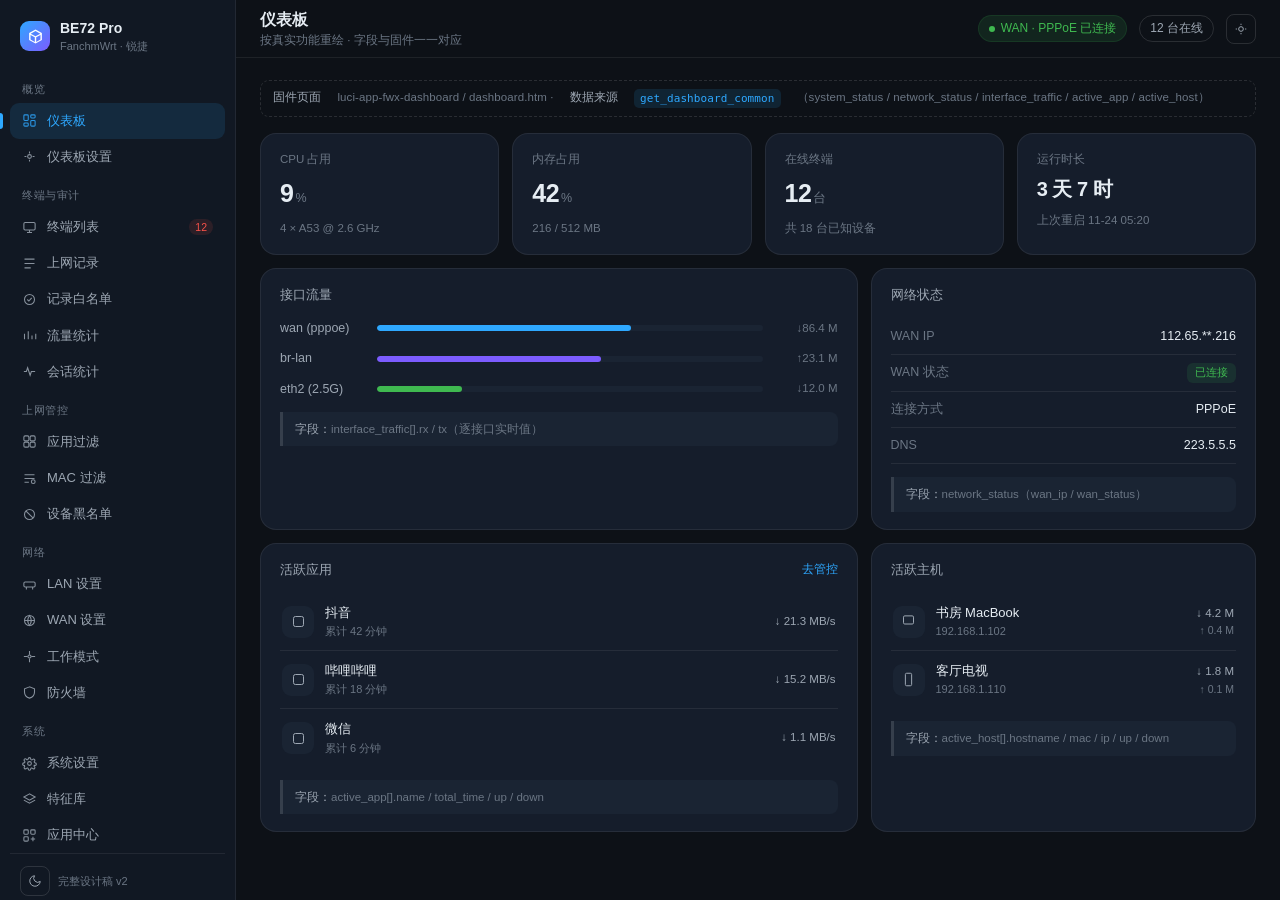
==== commit 4941948e: "fix(fwxd): 黑名单/每日汇总/流量的生效链与字段对齐 —— 推送前逐页核对 上一版（706be7f）被手动取消，没有产物；这一版在推送前逐个 view 源码核对 字段与生效链，修掉 6 处「" ====
--- a/docs/ui-redesign.html
+++ b/docs/ui-redesign.html
@@ -3,7 +3,7 @@
 <head>
 <meta charset="UTF-8">
 <meta name="viewport" content="width=device-width, initial-scale=1.0">
-<title>BE72 Pro 管理界面 · 设计稿 v1</title>
+<title>BE72 Pro 管理界面 · 完整设计稿 v2（按真实功能）</title>
 <style>
 :root{
   --bg:#0d1117; --bg2:#111823; --panel:#151d2b; --panel2:#1a2433;
@@ -13,12 +13,11 @@
   --ok:#3fb950; --ok-soft:rgba(63,185,80,.12);
   --warn:#d29922; --warn-soft:rgba(210,153,34,.12);
   --bad:#f85149; --bad-soft:rgba(248,81,73,.12);
-  --r-lg:16px; --r-md:12px; --r-sm:8px;
-  --sbw:232px;
+  --r-lg:16px; --r-md:12px;
   --ease:cubic-bezier(.32,.72,.24,1);
 }
 [data-theme="light"]{
-  --bg:#f4f6f9; --bg2:#eef1f5; --panel:#ffffff; --panel2:#f8fafc;
+  --bg:#f4f6f9; --bg2:#eef1f5; --panel:#fff; --panel2:#f8fafc;
   --line:rgba(15,23,42,.08); --line2:rgba(15,23,42,.14);
   --text:#0f172a; --text2:#5b6675; --text3:#8a94a3;
   --accent:#0a7cff; --accent-soft:rgba(10,124,255,.08);
@@ -27,647 +26,676 @@
   --bad:#cf222e; --bad-soft:rgba(207,34,46,.08);
 }
 *{margin:0;padding:0;box-sizing:border-box}
-body{
-  font-family:-apple-system,BlinkMacSystemFont,"PingFang SC","HarmonyOS Sans SC","Microsoft YaHei",sans-serif;
-  background:var(--bg); color:var(--text); font-size:14px; line-height:1.55;
-  -webkit-font-smoothing:antialiased; overflow:hidden;
-}
-.app{display:grid;grid-template-columns:var(--sbw) 1fr;height:100vh}
-
-/* ---------- 侧栏 ---------- */
-.sidebar{
-  background:var(--bg2); border-right:1px solid var(--line);
-  display:flex;flex-direction:column;padding:18px 12px;gap:2px;
-  transition:width .24s var(--ease);
-}
-.brand{display:flex;align-items:center;gap:10px;padding:4px 10px 18px}
-.brand .logo{width:30px;height:30px;border-radius:9px;display:grid;place-items:center;
-  background:linear-gradient(135deg,#2ea8ff,#7c5cff);flex-shrink:0}
+body{font-family:-apple-system,BlinkMacSystemFont,"PingFang SC","HarmonyOS Sans SC","Microsoft YaHei",sans-serif;
+  background:var(--bg);color:var(--text);font-size:14px;line-height:1.55;-webkit-font-smoothing:antialiased;overflow:hidden}
+.app{display:grid;grid-template-columns:236px 1fr;height:100vh}
+.sidebar{background:var(--bg2);border-right:1px solid var(--line);display:flex;flex-direction:column;padding:16px 10px;overflow-y:auto}
+.brand{display:flex;align-items:center;gap:10px;padding:2px 10px 14px}
+.brand .logo{width:30px;height:30px;border-radius:9px;display:grid;place-items:center;background:linear-gradient(135deg,#2ea8ff,#7c5cff);flex-shrink:0}
 .brand .logo svg{width:17px;height:17px;fill:#fff}
-.brand .name{font-size:14.5px;font-weight:600;letter-spacing:.2px}
+.brand .name{font-size:14px;font-weight:600}
 .brand .model{font-size:11px;color:var(--text3);margin-top:-2px}
-.nav-group{font-size:11px;color:var(--text3);padding:14px 12px 6px;letter-spacing:.6px}
-.nav-item{
-  display:flex;align-items:center;gap:11px;padding:9px 12px;border-radius:9px;
-  color:var(--text2);cursor:pointer;position:relative;font-size:13.5px;
-  transition:background .15s,color .15s;user-select:none;
-}
-.nav-item svg{width:16px;height:16px;fill:none;stroke:currentColor;stroke-width:1.7;flex-shrink:0;opacity:.85}
+.nav-group{font-size:11px;color:var(--text3);padding:12px 12px 5px;letter-spacing:.5px}
+.nav-item{display:flex;align-items:center;gap:10px;padding:8px 12px;border-radius:9px;color:var(--text2);
+  cursor:pointer;position:relative;font-size:13px;transition:background .15s,color .15s;user-select:none}
+.nav-item svg{width:15px;height:15px;fill:none;stroke:currentColor;stroke-width:1.7;flex-shrink:0;opacity:.85}
 .nav-item:hover{background:var(--panel);color:var(--text)}
 .nav-item.active{background:var(--accent-soft);color:var(--accent);font-weight:500}
-.nav-item.active::before{
-  content:"";position:absolute;left:-12px;top:50%;transform:translateY(-50%);
-  width:3px;height:18px;border-radius:0 3px 3px 0;background:var(--accent);
-}
-.nav-item .badge{margin-left:auto;font-size:11px;padding:1px 7px;border-radius:99px;
-  background:var(--bad-soft);color:var(--bad);font-weight:500}
-.sidebar .foot{margin-top:auto;padding:12px 10px 0;border-top:1px solid var(--line);display:flex;gap:8px;align-items:center}
-.theme-btn{width:32px;height:32px;border-radius:9px;border:1px solid var(--line2);background:transparent;
-  color:var(--text2);cursor:pointer;display:grid;place-items:center;transition:.15s}
-.theme-btn:hover{color:var(--text);border-color:var(--text3)}
-.theme-btn svg{width:15px;height:15px;fill:none;stroke:currentColor;stroke-width:1.7}
-.ver{font-size:11px;color:var(--text3);margin-left:auto}
-
-/* ---------- 主区 ---------- */
+.nav-item.active::before{content:"";position:absolute;left:-10px;top:50%;transform:translateY(-50%);
+  width:3px;height:16px;border-radius:0 3px 3px 0;background:var(--accent)}
+.nav-item .badge{margin-left:auto;font-size:10.5px;padding:0 6px;border-radius:99px;background:var(--bad-soft);color:var(--bad)}
+.sidebar .foot{margin-top:auto;padding:12px 10px 0;border-top:1px solid var(--line);display:flex;gap:8px;align-items:center;flex-shrink:0}
 .main{display:flex;flex-direction:column;overflow:hidden}
-.topbar{
-  height:60px;display:flex;align-items:center;gap:14px;padding:0 26px;
-  border-bottom:1px solid var(--line);flex-shrink:0;background:var(--bg);
-}
-.topbar h1{font-size:16px;font-weight:600}
-.topbar .sub{font-size:12px;color:var(--text3)}
-.pill{display:inline-flex;align-items:center;gap:6px;font-size:12px;padding:4px 11px;border-radius:99px;
-  border:1px solid var(--line2);color:var(--text2)}
+.topbar{height:58px;display:flex;align-items:center;gap:12px;padding:0 24px;border-bottom:1px solid var(--line);flex-shrink:0}
+.topbar h1{font-size:15.5px;font-weight:600}
+.topbar .sub{font-size:11.5px;color:var(--text3)}
+.pill{display:inline-flex;align-items:center;gap:6px;font-size:12px;padding:3px 10px;border-radius:99px;border:1px solid var(--line2);color:var(--text2)}
 .pill .dot{width:6px;height:6px;border-radius:99px;background:var(--ok)}
 .pill.ok{color:var(--ok);border-color:var(--ok-soft);background:var(--ok-soft)}
-.pill.warn{color:var(--warn);border-color:var(--warn-soft);background:var(--warn-soft)}
-.pill .dot.warn{background:var(--warn)}
 .spacer{flex:1}
-.avatar{width:30px;height:30px;border-radius:99px;background:var(--panel2);border:1px solid var(--line2);
-  display:grid;place-items:center;font-size:12px;color:var(--text2);cursor:pointer}
-
-.content{flex:1;overflow-y:auto;padding:24px 26px 40px;scroll-behavior:smooth}
+.theme-btn{width:30px;height:30px;border-radius:8px;border:1px solid var(--line2);background:transparent;color:var(--text2);cursor:pointer;display:grid;place-items:center}
+.theme-btn:hover{color:var(--text)}
+.theme-btn svg{width:14px;height:14px;fill:none;stroke:currentColor;stroke-width:1.7}
+.ver{font-size:11px;color:var(--text3)}
+.content{flex:1;overflow-y:auto;padding:22px 24px 44px}
 .view{display:none}
-.view.active{display:block;animation:fadeUp .22s var(--ease)}
-@keyframes fadeUp{from{opacity:0;transform:translateY(8px)}to{opacity:1;transform:none}}
-
-/* ---------- 卡片与网格 ---------- */
-.grid{display:grid;gap:14px}
-.g4{grid-template-columns:repeat(4,1fr)}
-.g3{grid-template-columns:repeat(3,1fr)}
-.g2{grid-template-columns:repeat(2,1fr)}
-.col-2{display:grid;grid-template-columns:1.6fr 1fr;gap:14px}
-.card{background:var(--panel);border:1px solid var(--line);border-radius:var(--r-lg);padding:18px 20px;
-  transition:border-color .15s,transform .15s}
+.view.active{display:block;animation:fadeUp .2s var(--ease)}
+@keyframes fadeUp{from{opacity:0;transform:translateY(7px)}to{opacity:1;transform:none}}
+.corr{display:flex;flex-wrap:wrap;gap:8px 16px;font-size:11.5px;color:var(--text3);
+  border:1px dashed var(--line2);border-radius:9px;padding:8px 12px;margin-bottom:16px;letter-spacing:.1px}
+.corr b{color:var(--text2);font-weight:500}
+.corr code{font-family:ui-monospace,SFMono-Regular,Menlo,monospace;font-size:11px;color:var(--accent);
+  background:var(--accent-soft);padding:1px 6px;border-radius:5px}
+.grid{display:grid;gap:13px}
+.g4{grid-template-columns:repeat(4,1fr)} .g3{grid-template-columns:repeat(3,1fr)} .g2{grid-template-columns:repeat(2,1fr)}
+.col-2{display:grid;grid-template-columns:1.55fr 1fr;gap:13px}
+.card{background:var(--panel);border:1px solid var(--line);border-radius:var(--r-lg);padding:17px 19px;transition:border-color .15s}
 .card:hover{border-color:var(--line2)}
-.card h3{font-size:13px;font-weight:500;color:var(--text2);margin-bottom:14px;display:flex;align-items:center;gap:8px}
-.card h3 .more{margin-left:auto;font-size:12px;color:var(--accent);cursor:pointer;font-weight:400}
-
-.kpi{font-size:26px;font-weight:600;letter-spacing:-.5px;font-variant-numeric:tabular-nums}
-.kpi small{font-size:13px;color:var(--text3);font-weight:400;margin-left:3px}
-.kpi-label{font-size:12px;color:var(--text3);margin-bottom:6px}
-.trend{font-size:12px;margin-top:8px;display:inline-flex;align-items:center;gap:4px}
-.trend.up{color:var(--bad)} .trend.down{color:var(--ok)}
-[data-theme="light"] .trend.up{color:#cf222e} [data-theme="light"] .trend.down{color:#1a7f37}
-
-/* ---------- 条形 --- */
-.bars{display:flex;flex-direction:column;gap:13px}
-.bar-row{display:flex;align-items:center;gap:12px;font-size:13px}
-.bar-row .nm{width:88px;flex-shrink:0;color:var(--text2);white-space:nowrap;overflow:hidden;text-overflow:ellipsis}
-.bar-row .track{flex:1;height:7px;background:var(--panel2);border-radius:99px;overflow:hidden}
-.bar-row .fill{height:100%;border-radius:99px;background:var(--accent);
-  transform-origin:left;animation:grow .5s var(--ease) backwards}
-.bar-row:nth-child(1) .fill{animation-delay:.05s}
-.bar-row:nth-child(2) .fill{animation-delay:.1s}
-.bar-row:nth-child(3) .fill{animation-delay:.15s}
-.bar-row:nth-child(4) .fill{animation-delay:.2s}
-.bar-row:nth-child(5) .fill{animation-delay:.25s}
+.card h3{font-size:12.5px;font-weight:500;color:var(--text2);margin-bottom:13px;display:flex;align-items:center;gap:8px}
+.card h3 .more{margin-left:auto;font-size:11.5px;color:var(--accent);cursor:pointer;font-weight:400}
+.kpi{font-size:25px;font-weight:600;letter-spacing:-.5px;font-variant-numeric:tabular-nums}
+.kpi small{font-size:12.5px;color:var(--text3);font-weight:400;margin-left:2px}
+.kpi-label{font-size:11.5px;color:var(--text3);margin-bottom:5px}
+.sub-text{font-size:11.5px;color:var(--text3);margin-top:7px}
+.bars{display:flex;flex-direction:column;gap:11px}
+.bar-row{display:flex;align-items:center;gap:11px;font-size:12.5px}
+.bar-row .nm{width:86px;flex-shrink:0;color:var(--text2);white-space:nowrap;overflow:hidden;text-overflow:ellipsis}
+.bar-row .track{flex:1;height:6px;background:var(--panel2);border-radius:99px;overflow:hidden}
+.bar-row .fill{height:100%;border-radius:99px;background:var(--accent);transform-origin:left;animation:grow .45s var(--ease) backwards}
 @keyframes grow{from{transform:scaleX(0)}to{transform:scaleX(1)}}
-.bar-row .val{width:52px;text-align:right;color:var(--text3);font-size:12px;font-variant-numeric:tabular-nums}
-
-/* ---------- 列表 ---------- */
-.dev-list{display:flex;flex-direction:column}
-.dev-row{display:flex;align-items:center;gap:12px;padding:11px 2px;border-bottom:1px solid var(--line)}
+.bar-row .val{width:64px;text-align:right;color:var(--text3);font-size:11.5px;font-variant-numeric:tabular-nums}
+.dev-row{display:flex;align-items:center;gap:11px;padding:10px 2px;border-bottom:1px solid var(--line)}
 .dev-row:last-child{border-bottom:none}
-.dev-ico{width:34px;height:34px;border-radius:10px;background:var(--panel2);display:grid;place-items:center;flex-shrink:0}
-.dev-ico svg{width:16px;height:16px;fill:none;stroke:var(--text2);stroke-width:1.6}
+.dev-ico{width:32px;height:32px;border-radius:9px;background:var(--panel2);display:grid;place-items:center;flex-shrink:0}
+.dev-ico svg{width:15px;height:15px;fill:none;stroke:var(--text2);stroke-width:1.6}
 .dev-main{min-width:0}
-.dev-main .nm{font-size:13.5px;font-weight:500;white-space:nowrap;overflow:hidden;text-overflow:ellipsis}
-.dev-main .meta{font-size:11.5px;color:var(--text3);font-variant-numeric:tabular-nums}
-.dev-traffic{text-align:right;font-size:12px;color:var(--text2);font-variant-numeric:tabular-nums}
-.dev-traffic small{display:block;color:var(--text3);font-size:11px}
+.dev-main .nm{font-size:13px;font-weight:500;white-space:nowrap;overflow:hidden;text-overflow:ellipsis}
+.dev-main .meta{font-size:11px;color:var(--text3);font-variant-numeric:tabular-nums}
+.dev-traffic{text-align:right;font-size:11.5px;color:var(--text2);font-variant-numeric:tabular-nums;margin-left:auto}
+.dev-traffic small{display:block;color:var(--text3);font-size:10.5px}
 .status-dot{width:7px;height:7px;border-radius:99px;background:var(--ok);flex-shrink:0}
 .status-dot.off{background:var(--text3)}
-
-/* ---------- 表格 ---------- */
-.tbl{width:100%;border-collapse:collapse;font-size:13px}
-.tbl th{text-align:left;font-weight:500;font-size:12px;color:var(--text3);padding:0 10px 10px;border-bottom:1px solid var(--line)}
-.tbl td{padding:11px 10px;border-bottom:1px solid var(--line);color:var(--text2)}
+.tbl{width:100%;border-collapse:collapse;font-size:12.5px}
+.tbl th{text-align:left;font-weight:500;font-size:11.5px;color:var(--text3);padding:0 9px 9px;border-bottom:1px solid var(--line)}
+.tbl td{padding:10px 9px;border-bottom:1px solid var(--line);color:var(--text2)}
 .tbl tr:last-child td{border-bottom:none}
-.tbl tr{transition:background .12s}
 .tbl tbody tr:hover{background:var(--panel2)}
-.tag{display:inline-block;font-size:11.5px;padding:2px 9px;border-radius:6px;background:var(--panel2);color:var(--text2)}
+.tag{display:inline-block;font-size:11px;padding:1px 8px;border-radius:6px;background:var(--panel2);color:var(--text2);white-space:nowrap}
 .tag.blue{background:var(--accent-soft);color:var(--accent)}
 .tag.green{background:var(--ok-soft);color:var(--ok)}
 .tag.red{background:var(--bad-soft);color:var(--bad)}
-
-/* ---------- 开关 ---------- */
-.switch{position:relative;width:38px;height:22px;flex-shrink:0;cursor:pointer}
+.tag.amber{background:var(--warn-soft);color:var(--warn)}
+.switch{position:relative;width:36px;height:21px;flex-shrink:0;cursor:pointer}
 .switch input{display:none}
-.switch .sl{position:absolute;inset:0;border-radius:99px;background:var(--panel2);
-  border:1px solid var(--line2);transition:.18s}
-.switch .sl::after{content:"";position:absolute;top:2px;left:2px;width:16px;height:16px;border-radius:99px;
-  background:var(--text3);transition:.18s var(--ease)}
+.switch .sl{position:absolute;inset:0;border-radius:99px;background:var(--panel2);border:1px solid var(--line2);transition:.18s}
+.switch .sl::after{content:"";position:absolute;top:2px;left:2px;width:15px;height:15px;border-radius:99px;background:var(--text3);transition:.18s var(--ease)}
 .switch input:checked + .sl{background:var(--accent);border-color:var(--accent)}
-.switch input:checked + .sl::after{transform:translateX(16px);background:#fff}
-
-/* ---------- 按钮 ---------- */
-.btn{display:inline-flex;align-items:center;gap:7px;padding:7px 14px;border-radius:9px;font-size:13px;
-  border:1px solid var(--line2);background:transparent;color:var(--text);cursor:pointer;
-  transition:.15s;font-family:inherit}
+.switch input:checked + .sl::after{transform:translateX(15px);background:#fff}
+.btn{display:inline-flex;align-items:center;gap:6px;padding:6px 13px;border-radius:8px;font-size:12.5px;
+  border:1px solid var(--line2);background:transparent;color:var(--text);cursor:pointer;transition:.15s;font-family:inherit}
 .btn:hover{border-color:var(--text3);background:var(--panel2)}
 .btn.primary{background:var(--accent);border-color:var(--accent);color:#fff;font-weight:500}
 .btn.primary:hover{filter:brightness(1.08)}
-.btn svg{width:14px;height:14px;fill:none;stroke:currentColor;stroke-width:1.8}
-
-/* ---------- 应用过滤页 ---------- */
-.tabs{display:inline-flex;gap:4px;background:var(--panel);border:1px solid var(--line);
-  border-radius:11px;padding:3px;margin-bottom:18px}
-.tab{padding:6px 14px;border-radius:8px;font-size:12.5px;color:var(--text2);cursor:pointer;transition:.15s;user-select:none}
+.btn.danger{color:var(--bad);border-color:var(--bad-soft)}
+.btn svg{width:13px;height:13px;fill:none;stroke:currentColor;stroke-width:1.8}
+.tabs{display:inline-flex;gap:3px;background:var(--panel);border:1px solid var(--line);border-radius:10px;padding:3px;margin-bottom:15px}
+.tab{padding:5px 13px;border-radius:7px;font-size:12px;color:var(--text2);cursor:pointer;transition:.15s;user-select:none}
 .tab:hover{color:var(--text)}
-.tab.active{background:var(--panel2);color:var(--text);font-weight:500;box-shadow:0 1px 2px rgba(0,0,0,.2)}
-
-.app-grid{display:grid;grid-template-columns:repeat(3,1fr);gap:10px}
-.app-item{display:flex;align-items:center;gap:11px;padding:12px 14px;border:1px solid var(--line);
-  border-radius:12px;background:var(--panel);transition:.15s}
-.app-item:hover{border-color:var(--line2);transform:translateY(-1px)}
-.app-logo{width:32px;height:32px;border-radius:9px;display:grid;place-items:center;font-size:13px;
-  font-weight:600;color:#fff;flex-shrink:0}
-.app-item .nm{font-size:13.5px;min-width:0;overflow:hidden;text-overflow:ellipsis;white-space:nowrap}
-.app-item .cat{font-size:11px;color:var(--text3)}
-.app-item .switch{margin-left:auto}
-
-/* ---------- 抽屉 ---------- */
-.drawer-mask{position:fixed;inset:0;background:rgba(0,0,0,.5);opacity:0;pointer-events:none;
-  transition:opacity .22s;z-index:40}
+.tab.active{background:var(--panel2);color:var(--text);font-weight:500}
+.form-grid{display:grid;grid-template-columns:150px 1fr;gap:13px 16px;align-items:center;font-size:13px}
+.form-grid label{color:var(--text2);font-size:12.5px;text-align:right}
+.inp{width:100%;padding:7px 11px;border-radius:8px;border:1px solid var(--line2);background:var(--bg2);
+  color:var(--text);font-size:13px;font-family:inherit;transition:.15s}
+.inp:focus{outline:none;border-color:var(--accent);box-shadow:0 0 0 3px var(--accent-soft)}
+.hint{font-size:11.5px;color:var(--text3);background:var(--panel2);border-left:3px solid var(--line2);
+  border-radius:0 8px 8px 0;padding:8px 12px;margin-top:13px;line-height:1.6}
+.hint b{color:var(--text2);font-weight:500}
+.drawer-mask{position:fixed;inset:0;background:rgba(0,0,0,.5);opacity:0;pointer-events:none;transition:.2s;z-index:40}
 .drawer-mask.open{opacity:1;pointer-events:auto}
-.drawer{position:fixed;top:0;right:0;bottom:0;width:420px;max-width:92vw;background:var(--panel);
-  border-left:1px solid var(--line2);transform:translateX(100%);transition:transform .26s var(--ease);
-  z-index:41;display:flex;flex-direction:column}
+.drawer{position:fixed;top:0;right:0;bottom:0;width:430px;max-width:92vw;background:var(--panel);
+  border-left:1px solid var(--line2);transform:translateX(100%);transition:transform .24s var(--ease);z-index:41;display:flex;flex-direction:column}
 .drawer.open{transform:none}
-.drawer-hd{padding:20px 22px;border-bottom:1px solid var(--line);display:flex;align-items:center;gap:12px}
-.drawer-bd{padding:20px 22px;overflow-y:auto;flex:1;display:flex;flex-direction:column;gap:18px}
-.kv{display:flex;justify-content:space-between;font-size:13px;padding:9px 0;border-bottom:1px solid var(--line)}
+.drawer-hd{padding:18px 20px;border-bottom:1px solid var(--line);display:flex;align-items:center;gap:11px}
+.drawer-bd{padding:18px 20px;overflow-y:auto;flex:1;display:flex;flex-direction:column;gap:16px}
+.kv{display:flex;justify-content:space-between;font-size:12.5px;padding:8px 0;border-bottom:1px solid var(--line)}
 .kv:last-child{border:none}
 .kv span:first-child{color:var(--text3)}
-.kv span:last-child{font-variant-numeric:tabular-nums}
-.close-x{margin-left:auto;width:30px;height:30px;border-radius:8px;border:1px solid var(--line);
-  background:transparent;color:var(--text2);cursor:pointer;display:grid;place-items:center}
-.close-x:hover{color:var(--text)}
-
-/* ---------- 说明块 ---------- */
-.hint{font-size:12px;color:var(--text3);background:var(--panel2);border:1px dashed var(--line2);
-  border-radius:10px;padding:10px 14px;margin-top:14px;line-height:1.6}
-.hint b{color:var(--text2);font-weight:500}
-
-@media (max-width:1100px){
-  .app{grid-template-columns:64px 1fr}
-  .sidebar{padding:14px 8px}
+.close-x{margin-left:auto;width:28px;height:28px;border-radius:7px;border:1px solid var(--line);background:transparent;color:var(--text2);cursor:pointer;display:grid;place-items:center}
+@media(max-width:1150px){
+  .app{grid-template-columns:62px 1fr}
   .brand .name,.brand .model,.nav-group,.nav-item span,.ver{display:none}
-  .nav-item{justify-content:center;padding:11px}
-  .nav-item.active::before{display:none}
-  .g4{grid-template-columns:repeat(2,1fr)}
-  .col-2{grid-template-columns:1fr}
-  .app-grid{grid-template-columns:repeat(2,1fr)}
+  .nav-item{justify-content:center;padding:10px}.nav-item.active::before{display:none}
+  .g4{grid-template-columns:repeat(2,1fr)}.col-2{grid-template-columns:1fr}.g3{grid-template-columns:1fr}
 }
 </style>
 </head>
 <body>
 <div class="app">
-  <aside class="sidebar">
-    <div class="brand">
-      <div class="logo"><svg viewBox="0 0 24 24"><path d="M12 2 3 7v10l9 5 9-5V7l-9-5zm0 2.3L18.8 8 12 11.7 5.2 8 12 4.3zM5 9.8l6 3.4v6.5l-6-3.4V9.8zm8 9.9v-6.5l6-3.4v6.5l-6 3.4z"/></svg></div>
-      <div><div class="name">BE72 Pro</div><div class="model">FanchmWrt · 锐捷</div></div>
-    </div>
-
-    <div class="nav-group">总览</div>
-    <div class="nav-item active" data-view="dash">
-      <svg viewBox="0 0 24 24"><rect x="3" y="3" width="7" height="9" rx="1.5"/><rect x="14" y="3" width="7" height="5" rx="1.5"/><rect x="14" y="12" width="7" height="9" rx="1.5"/><rect x="3" y="16" width="7" height="5" rx="1.5"/></svg>
-      <span>仪表板</span>
-    </div>
-    <div class="nav-group">上网管理</div>
-    <div class="nav-item" data-view="devices">
-      <svg viewBox="0 0 24 24"><rect x="3" y="4" width="18" height="12" rx="2"/><path d="M8 20h8M12 16v4"/></svg>
-      <span>终端管理</span><span class="badge">12</span>
-    </div>
-    <div class="nav-item" data-view="apps">
-      <svg viewBox="0 0 24 24"><rect x="3" y="3" width="8" height="8" rx="2"/><rect x="13" y="3" width="8" height="8" rx="2"/><rect x="3" y="13" width="8" height="8" rx="2"/><rect x="13" y="13" width="8" height="8" rx="2"/></svg>
-      <span>应用管控</span>
-    </div>
-    <div class="nav-item" data-view="audit">
-      <svg viewBox="0 0 24 24"><circle cx="11" cy="11" r="7"/><path d="m20 20-3.5-3.5"/></svg>
-      <span>上网审计</span>
-    </div>
-    <div class="nav-group">网络</div>
-    <div class="nav-item" data-view="fw">
-      <svg viewBox="0 0 24 24"><path d="M12 3 4 6v5c0 5 3.4 8.6 8 10 4.6-1.4 8-5 8-10V6l-8-3z"/></svg>
-      <span>防火墙</span>
-    </div>
-    <div class="nav-item" data-view="sys">
-      <svg viewBox="0 0 24 24"><circle cx="12" cy="12" r="3"/><path d="M19 12a7 7 0 0 0-.1-1.2l2-1.5-2-3.4-2.3 1a7 7 0 0 0-2-1.2L14.2 3h-4l-.4 2.7a7 7 0 0 0-2 1.2l-2.3-1-2 3.4 2 1.5a7 7 0 0 0 0 2.4l-2 1.5 2 3.4 2.3-1a7 7 0 0 0 2 1.2l.4 2.7h4l.4-2.7a7 7 0 0 0 2-1.2l2.3 1 2-3.4-2-1.5c.1-.4.1-.8.1-1.2z"/></svg>
-      <span>系统设置</span>
-    </div>
-
-    <div class="foot">
-      <button class="theme-btn" onclick="toggleTheme()" title="切换主题">
-        <svg id="ico-theme" viewBox="0 0 24 24"><path d="M21 12.8A9 9 0 1 1 11.2 3 7 7 0 0 0 21 12.8z"/></svg>
-      </button>
-      <span class="ver">v26.11 · 设计稿</span>
-    </div>
-  </aside>
-
-  <div class="main">
-    <header class="topbar">
-      <div>
-        <h1 id="pg-title">仪表板</h1>
-        <div class="sub" id="pg-sub">网络运行正常 · 已于 2 分钟前同步</div>
-      </div>
+<aside class="sidebar">
+  <div class="brand">
+    <div class="logo"><svg viewBox="0 0 24 24"><path d="M12 2 3 7v10l9 5 9-5V7l-9-5zm0 2.3L18.8 8 12 11.7 5.2 8 12 4.3zM5 9.8l6 3.4v6.5l-6-3.4V9.8zm8 9.9v-6.5l6-3.4v6.5l-6 3.4z"/></svg></div>
+    <div><div class="name">BE72 Pro</div><div class="model">FanchmWrt · 锐捷</div></div>
+  </div>
+  <div class="nav-group">概览</div>
+  <div class="nav-item active" data-view="dash"><svg viewBox="0 0 24 24"><rect x="3" y="3" width="7" height="9" rx="1.5"/><rect x="14" y="3" width="7" height="5" rx="1.5"/><rect x="14" y="12" width="7" height="9" rx="1.5"/><rect x="3" y="16" width="7" height="5" rx="1.5"/></svg><span>仪表板</span></div>
+  <div class="nav-item" data-view="dashset"><svg viewBox="0 0 24 24"><circle cx="12" cy="12" r="3"/><path d="M4 12h3M17 12h3M12 4v3M12 17v3"/></svg><span>仪表板设置</span></div>
+  <div class="nav-group">终端与审计</div>
+  <div class="nav-item" data-view="users"><svg viewBox="0 0 24 24"><rect x="3" y="4" width="18" height="12" rx="2"/><path d="M8 20h8M12 16v4"/></svg><span>终端列表</span><span class="badge">12</span></div>
+  <div class="nav-item" data-view="records"><svg viewBox="0 0 24 24"><path d="M4 5h16M4 12h16M4 19h10"/></svg><span>上网记录</span></div>
+  <div class="nav-item" data-view="rwhitelist"><svg viewBox="0 0 24 24"><circle cx="12" cy="12" r="8"/><path d="m8.5 12 2.5 2.5 4.5-5"/></svg><span>记录白名单</span></div>
+  <div class="nav-item" data-view="traffic"><svg viewBox="0 0 24 24"><path d="M4 18V9M10 18V5M16 18v-6M22 18v-9"/></svg><span>流量统计</span></div>
+  <div class="nav-item" data-view="session"><svg viewBox="0 0 24 24"><path d="M3 12h4l2-6 4 12 2-6h6"/></svg><span>会话统计</span></div>
+  <div class="nav-group">上网管控</div>
+  <div class="nav-item" data-view="appfilter"><svg viewBox="0 0 24 24"><rect x="3" y="3" width="8" height="8" rx="2"/><rect x="13" y="3" width="8" height="8" rx="2"/><rect x="3" y="13" width="8" height="8" rx="2"/><rect x="13" y="13" width="8" height="8" rx="2"/></svg><span>应用过滤</span></div>
+  <div class="nav-item" data-view="macfilter"><svg viewBox="0 0 24 24"><path d="M4 6h16M4 12h16M4 18h7"/><circle cx="18" cy="17" r="3"/></svg><span>MAC 过滤</span></div>
+  <div class="nav-item" data-view="blacklist"><svg viewBox="0 0 24 24"><circle cx="12" cy="12" r="8"/><path d="m6.5 6.5 11 11"/></svg><span>设备黑名单</span></div>
+  <div class="nav-group">网络</div>
+  <div class="nav-item" data-view="lan"><svg viewBox="0 0 24 24"><rect x="3" y="8" width="18" height="8" rx="2"/><path d="M7 16v4M17 16v4"/></svg><span>LAN 设置</span></div>
+  <div class="nav-item" data-view="wan"><svg viewBox="0 0 24 24"><circle cx="12" cy="12" r="8"/><path d="M4 12h16M12 4a14 14 0 0 1 0 16 14 14 0 0 1 0-16z"/></svg><span>WAN 设置</span></div>
+  <div class="nav-item" data-view="workmode"><svg viewBox="0 0 24 24"><path d="M12 3v6M12 15v6M3 12h6M15 12h6"/><circle cx="12" cy="12" r="2.5"/></svg><span>工作模式</span></div>
+  <div class="nav-item" data-view="firewall"><svg viewBox="0 0 24 24"><path d="M12 3 4 6v5c0 5 3.4 8.6 8 10 4.6-1.4 8-5 8-10V6l-8-3z"/></svg><span>防火墙</span></div>
+  <div class="nav-group">系统</div>
+  <div class="nav-item" data-view="system"><svg viewBox="0 0 24 24"><circle cx="12" cy="12" r="3"/><path d="M19.4 15a1.7 1.7 0 0 0 .3 1.9l.1.1a2 2 0 1 1-2.8 2.8l-.1-.1a1.7 1.7 0 0 0-2.9 1.2 2 2 0 1 1-4 0 1.7 1.7 0 0 0-2.9-1.2l-.1.1a2 2 0 1 1-2.8-2.8l.1-.1A1.7 1.7 0 0 0 3 15a2 2 0 1 1 0-4 1.7 1.7 0 0 0 1.2-2.9l-.1-.1a2 2 0 1 1 2.8-2.8l.1.1A1.7 1.7 0 0 0 10 4.6a2 2 0 1 1 4 0 1.7 1.7 0 0 0 2.9 1.2l.1-.1a2 2 0 1 1 2.8 2.8l-.1.1A1.7 1.7 0 0 0 21 11a2 2 0 1 1 0 4z"/></svg><span>系统设置</span></div>
+  <div class="nav-item" data-view="feature"><svg viewBox="0 0 24 24"><path d="M12 3 3 8l9 5 9-5-9-5z"/><path d="m3 13 9 5 9-5"/></svg><span>特征库</span></div>
+  <div class="nav-item" data-view="appcenter"><svg viewBox="0 0 24 24"><rect x="3" y="3" width="7" height="7" rx="1.5"/><rect x="14" y="3" width="7" height="7" rx="1.5"/><rect x="3" y="14" width="7" height="7" rx="1.5"/><path d="M17.5 14v7M14 17.5h7"/></svg><span>应用中心</span></div>
+  <div class="foot">
+    <button class="theme-btn" onclick="toggleTheme()" title="明暗切换"><svg id="ico-theme" viewBox="0 0 24 24"><path d="M21 12.8A9 9 0 1 1 11.2 3 7 7 0 0 0 21 12.8z"/></svg></button>
+    <span class="ver">完整设计稿 v2</span>
+  </div>
+</aside>
+
+<div class="main">
+  <header class="topbar">
+    <div><h1 id="pg-title">仪表板</h1><div class="sub" id="pg-sub">按真实功能重绘 · 字段与固件一一对应</div></div>
+    <div class="spacer"></div>
+    <span class="pill ok"><span class="dot"></span>WAN · PPPoE 已连接</span>
+    <span class="pill">12 台在线</span>
+    <button class="theme-btn" onclick="toggleTheme()"><svg viewBox="0 0 24 24"><circle cx="12" cy="12" r="4"/><path d="M12 3v2M12 19v2M3 12h2M19 12h2"/></svg></button>
+  </header>
+
+  <div class="content">
+
+  <section class="view active" id="v-dash">
+    <div class="corr"><b>固件页面</b> luci-app-fwx-dashboard / dashboard.htm · <b>数据来源</b> <code>get_dashboard_common</code>（system_status / network_status / interface_traffic / active_app / active_host）</div>
+    <div class="grid g4" style="margin-bottom:13px">
+      <div class="card"><div class="kpi-label">CPU 占用</div><div class="kpi">9<small>%</small></div><div class="sub-text">4 × A53 @ 2.6 GHz</div></div>
+      <div class="card"><div class="kpi-label">内存占用</div><div class="kpi">42<small>%</small></div><div class="sub-text">216 / 512 MB</div></div>
+      <div class="card"><div class="kpi-label">在线终端</div><div class="kpi">12<small>台</small></div><div class="sub-text">共 18 台已知设备</div></div>
+      <div class="card"><div class="kpi-label">运行时长</div><div class="kpi" style="font-size:20px">3 天 7 时</div><div class="sub-text">上次重启 11-24 05:20</div></div>
+    </div>
+    <div class="col-2" style="margin-bottom:13px">
+      <div class="card">
+        <h3>接口流量</h3>
+        <div class="bars">
+          <div class="bar-row"><span class="nm">wan (pppoe)</span><div class="track"><div class="fill" style="width:66%"></div></div><span class="val">↓86.4 M</span></div>
+          <div class="bar-row"><span class="nm">br-lan</span><div class="track"><div class="fill" style="width:58%;background:#7c5cff"></div></div><span class="val">↑23.1 M</span></div>
+          <div class="bar-row"><span class="nm">eth2 (2.5G)</span><div class="track"><div class="fill" style="width:22%;background:#3fb950"></div></div><span class="val">↓12.0 M</span></div>
+        </div>
+        <div class="hint"><b>字段：</b>interface_traffic[].rx / tx（逐接口实时值）</div>
+      </div>
+      <div class="card">
+        <h3>网络状态</h3>
+        <div class="kv"><span>WAN IP</span><span>112.65.**.216</span></div>
+        <div class="kv"><span>WAN 状态</span><span class="tag green">已连接</span></div>
+        <div class="kv"><span>连接方式</span><span>PPPoE</span></div>
+        <div class="kv"><span>DNS</span><span>223.5.5.5</span></div>
+        <div class="hint"><b>字段：</b>network_status（wan_ip / wan_status）</div>
+      </div>
+    </div>
+    <div class="col-2">
+      <div class="card">
+        <h3>活跃应用 <span class="more" onclick="go('appfilter')">去管控</span></h3>
+        <div class="dev-list">
+          <div class="dev-row"><div class="dev-ico"><svg viewBox="0 0 24 24"><rect x="4" y="4" width="16" height="16" rx="3"/></svg></div><div class="dev-main"><div class="nm">抖音</div><div class="meta">累计 42 分钟</div></div><div class="dev-traffic">↓ 21.3 MB/s</div></div>
+          <div class="dev-row"><div class="dev-ico"><svg viewBox="0 0 24 24"><rect x="4" y="4" width="16" height="16" rx="3"/></svg></div><div class="dev-main"><div class="nm">哔哩哔哩</div><div class="meta">累计 18 分钟</div></div><div class="dev-traffic">↓ 15.2 MB/s</div></div>
+          <div class="dev-row"><div class="dev-ico"><svg viewBox="0 0 24 24"><rect x="4" y="4" width="16" height="16" rx="3"/></svg></div><div class="dev-main"><div class="nm">微信</div><div class="meta">累计 6 分钟</div></div><div class="dev-traffic">↓ 1.1 MB/s</div></div>
+        </div>
+        <div class="hint"><b>字段：</b>active_app[].name / total_time / up / down</div>
+      </div>
+      <div class="card">
+        <h3>活跃主机</h3>
+        <div class="dev-list">
+          <div class="dev-row"><div class="dev-ico"><svg viewBox="0 0 24 24"><rect x="4" y="3" width="16" height="13" rx="2"/></svg></div><div class="dev-main"><div class="nm">书房 MacBook</div><div class="meta">192.168.1.102</div></div><div class="dev-traffic">↓ 4.2 M<small>↑ 0.4 M</small></div></div>
+          <div class="dev-row"><div class="dev-ico"><svg viewBox="0 0 24 24"><rect x="7" y="2" width="10" height="20" rx="2"/></svg></div><div class="dev-main"><div class="nm">客厅电视</div><div class="meta">192.168.1.110</div></div><div class="dev-traffic">↓ 1.8 M<small>↑ 0.1 M</small></div></div>
+        </div>
+        <div class="hint"><b>字段：</b>active_host[].hostname / mac / ip / up / down</div>
+      </div>
+    </div>
+  </section>
+
+  <section class="view" id="v-dashset">
+    <div class="corr"><b>固件页面</b> luci-app-fwx-dashboard-setting / setting.htm · <b>数据来源</b> <code>get_dashboard_param</code> / <code>set_dashboard_param</code> / <code>get_system_base_info</code></div>
+    <div class="col-2">
+      <div class="card">
+        <h3>监控接口</h3>
+        <div class="form-grid">
+          <label>流量统计接口</label>
+          <select class="inp"><option>wan (pppoe-wan)</option><option>eth2 (2.5G)</option><option>br-lan</option></select>
+        </div>
+        <div class="hint">固件原文：Configure dashboard monitoring interface / Traffic Statistics Interface。仅影响仪表板的接口流量卡片。</div>
+      </div>
+      <div class="card">
+        <h3>依赖能力</h3>
+        <div class="kv"><span>user_session 采集</span><span class="tag">未启用</span></div>
+        <div class="kv"><span>无线信息</span><span class="tag green">可用</span></div>
+        <div class="hint">对应 <code>get_system_base_info</code> 的 user_session_enable / wireless_support 字段。</div>
+      </div>
+    </div>
+  </section>
+
+  <section class="view" id="v-users">
+    <div class="corr"><b>固件页面</b> luci-app-fwx-user / user_status.htm · <b>数据来源</b> <code>get_all_users</code>、<code>get_parental_control_detail</code>、<code>add/del_mac_blacklist</code>、<code>set_nickname</code></div>
+    <div style="display:flex;gap:10px;align-items:center;margin-bottom:14px">
+      <div class="tabs" style="margin:0"><div class="tab active">全部 18</div><div class="tab">在线 12</div><div class="tab">离线 6</div></div>
       <div class="spacer"></div>
-      <span class="pill ok"><span class="dot"></span>WAN · PPPoE 已连接 268 Mbps</span>
-      <span class="pill">12 台在线</span>
-      <div class="avatar">管</div>
-    </header>
-
-    <div class="content">
-
-      <!-- ============ 仪表板 ============ -->
-      <section class="view active" id="v-dash">
-        <div class="grid g4" style="margin-bottom:14px">
-          <div class="card">
-            <div class="kpi-label">今日下载</div>
-            <div class="kpi">86.4<small>GB</small></div>
-            <div class="trend up">↑ 12.6% 较昨日</div>
-          </div>
-          <div class="card">
-            <div class="kpi-label">今日上传</div>
-            <div class="kpi">23.1<small>GB</small></div>
-            <div class="trend down">↓ 4.2% 较昨日</div>
-          </div>
-          <div class="card">
-            <div class="kpi-label">活跃终端</div>
-            <div class="kpi">12<small>/ 18</small></div>
-            <div class="trend" style="color:var(--text3)">3 台有线 · 9 台无线</div>
-          </div>
-          <div class="card">
-            <div class="kpi-label">系统负载</div>
-            <div class="kpi">0.34<small>CPU</small></div>
-            <div class="trend" style="color:var(--text3)">内存 42% · 温度 51°C</div>
-          </div>
-        </div>
-
-        <div class="col-2" style="margin-bottom:14px">
-          <div class="card">
-            <h3>应用流量排行 <span class="more">查看全部</span></h3>
-            <div class="bars">
-              <div class="bar-row"><span class="nm">抖音</span><div class="track"><div class="fill" style="width:78%"></div></div><span class="val">21.3 G</span></div>
-              <div class="bar-row"><span class="nm">哔哩哔哩</span><div class="track"><div class="fill" style="width:56%;background:#7c5cff"></div></div><span class="val">15.2 G</span></div>
-              <div class="bar-row"><span class="nm">Steam</span><div class="track"><div class="fill" style="width:41%;background:#3fb950"></div></div><span class="val">11.0 G</span></div>
-              <div class="bar-row"><span class="nm">微信</span><div class="track"><div class="fill" style="width:22%;background:#d29922"></div></div><span class="val">6.1 G</span></div>
-              <div class="bar-row"><span class="nm">DeepSeek</span><div class="track"><div class="fill" style="width:12%;background:#f85149"></div></div><span class="val">3.3 G</span></div>
-            </div>
-            <div class="hint">数据来自 DPI 特征库 v26.4.10（305 个应用），仅统计非加速首包与归档数据。</div>
-          </div>
-
-          <div class="card">
-            <h3>在线终端 <span class="more" onclick="go('devices')">全部</span></h3>
-            <div class="dev-list">
-              <div class="dev-row">
-                <div class="dev-ico"><svg viewBox="0 0 24 24"><rect x="4" y="3" width="16" height="13" rx="2"/><path d="M9 21h6M12 16v5"/></svg></div>
-                <div class="dev-main"><div class="nm">书房 MacBook</div><div class="meta">192.168.1.102 · 5G</div></div>
-                <div class="dev-traffic">4.2 MB/s<small>↓ 124 MB</small></div>
-                <span class="status-dot"></span>
-              </div>
-              <div class="dev-row">
-                <div class="dev-ico"><svg viewBox="0 0 24 24"><rect x="7" y="2" width="10" height="20" rx="2"/></svg></div>
-                <div class="dev-main"><div class="nm">客厅电视</div><div class="meta">192.168.1.110 · 2.4G</div></div>
-                <div class="dev-traffic">1.8 MB/s<small>↓ 62 MB</small></div>
-                <span class="status-dot"></span>
-              </div>
-              <div class="dev-row">
-                <div class="dev-ico"><svg viewBox="0 0 24 24"><rect x="3" y="6" width="18" height="12" rx="2"/><path d="M8 18v3M16 18v3"/></svg></div>
-                <div class="dev-main"><div class="nm">书房 NAS</div><div class="meta">192.168.1.150 · 有线</div></div>
-                <div class="dev-traffic">12 KB/s<small>↓ 3.1 MB</small></div>
-                <span class="status-dot"></span>
-              </div>
-              <div class="dev-row">
-                <div class="dev-ico"><svg viewBox="0 0 24 24"><rect x="7" y="2" width="10" height="20" rx="2"/></svg></div>
-                <div class="dev-main"><div class="nm">孩子 iPad</div><div class="meta">192.168.1.121 · 5G</div></div>
-                <div class="dev-traffic" style="color:var(--text3)">已限速<small>18:00–21:00</small></div>
-                <span class="status-dot"></span>
-              </div>
-            </div>
-          </div>
-        </div>
-
-        <div class="grid g3">
-          <div class="card">
-            <h3>WAN 状态</h3>
-            <div class="kv"><span>连接类型</span><span>PPPoE</span></div>
-            <div class="kv"><span>公网 IP</span><span>112.65.**:216</span></div>
-            <div class="kv"><span>运行时长</span><span>3 天 7 小时</span></div>
-            <div class="kv"><span>FullCone NAT</span><span class="tag green">已启用</span></div>
-          </div>
-          <div class="card">
-            <h3>今日告警</h3>
-            <div class="kv"><span>应用拦截</span><span>142 次</span></div>
-            <div class="kv"><span>新设备接入</span><span>2 台</span></div>
-            <div class="kv"><span>异常流量</span><span class="tag">无</span></div>
-            <div class="kv"><span>特征库</span><span>v26.4.10</span></div>
-          </div>
-          <div class="card">
-            <h3>快速操作</h3>
-            <div style="display:flex;flex-direction:column;gap:9px">
-              <button class="btn primary" onclick="go('apps')"><svg viewBox="0 0 24 24"><path d="M12 5v14M5 12h14"/></svg>新增应用管控策略</button>
-              <button class="btn" onclick="go('devices')"><svg viewBox="0 0 24 24"><circle cx="12" cy="8" r="3.5"/><path d="M5 20a7 7 0 0 1 14 0"/></svg>管理上网终端</button>
-              <button class="btn" onclick="go('fw')"><svg viewBox="0 0 24 24"><path d="M12 3 4 6v5c0 5 3.4 8.6 8 10 4.6-1.4 8-5 8-10V6l-8-3z"/></svg>防火墙与 NAT</button>
-            </div>
-          </div>
-        </div>
-      </section>
-
-      <!-- ============ 终端管理 ============ -->
-      <section class="view" id="v-devices">
-        <div class="row-between" style="display:flex;align-items:center;margin-bottom:16px;gap:10px">
-          <div class="tabs" style="margin:0">
-            <div class="tab active">全部 18</div><div class="tab">在线 12</div><div class="tab">离线 6</div><div class="tab">受限 1</div>
-          </div>
-          <div class="spacer"></div>
-          <button class="btn"><svg viewBox="0 0 24 24"><circle cx="11" cy="11" r="7"/><path d="m20 20-3.5-3.5"/></svg>搜索设备</button>
-        </div>
-
-        <div class="app-grid" style="grid-template-columns:repeat(3,1fr)">
-          <div class="card" style="cursor:pointer" onclick="openDrawer()">
-            <div style="display:flex;align-items:center;gap:12px;margin-bottom:14px">
-              <div class="dev-ico" style="width:40px;height:40px"><svg viewBox="0 0 24 24"><rect x="4" y="3" width="16" height="13" rx="2"/><path d="M9 21h6M12 16v5"/></svg></div>
-              <div class="dev-main"><div class="nm">书房 MacBook</div><div class="meta">192.168.1.102 · 5G 866 Mbps</div></div>
-              <span class="status-dot"></span>
-            </div>
-            <div style="display:flex;gap:8px;flex-wrap:wrap">
-              <span class="tag">今日 4.6 GB</span><span class="tag">抖音 62%</span><span class="tag blue">已加白名单</span>
-            </div>
-          </div>
-          <div class="card" style="cursor:pointer" onclick="openDrawer()">
-            <div style="display:flex;align-items:center;gap:12px;margin-bottom:14px">
-              <div class="dev-ico" style="width:40px;height:40px"><svg viewBox="0 0 24 24"><rect x="7" y="2" width="10" height="20" rx="2"/></svg></div>
-              <div class="dev-main"><div class="nm">孩子 iPad</div><div class="meta">192.168.1.121 · 5G 433 Mbps</div></div>
-              <span class="status-dot"></span>
-            </div>
-            <div style="display:flex;gap:8px;flex-wrap:wrap">
-              <span class="tag">今日 1.2 GB</span><span class="tag red">时段受限 18–21</span><span class="tag">游戏拦截 12 次</span>
-            </div>
-          </div>
-          <div class="card" style="cursor:pointer" onclick="openDrawer()">
-            <div style="display:flex;align-items:center;gap:12px;margin-bottom:14px">
-              <div class="dev-ico" style="width:40px;height:40px"><svg viewBox="0 0 24 24"><rect x="3" y="6" width="18" height="12" rx="2"/><path d="M8 18v3M16 18v3"/></svg></div>
-              <div class="dev-main"><div class="nm">书房 NAS</div><div class="meta">192.168.1.150 · 有线 2.5G</div></div>
-              <span class="status-dot"></span>
-            </div>
-            <div style="display:flex;gap:8px;flex-wrap:wrap">
-              <span class="tag">今日 68 MB</span><span class="tag">samba 共享</span><span class="tag green">不限速</span>
-            </div>
-          </div>
-          <div class="card" style="cursor:pointer">
-            <div style="display:flex;align-items:center;gap:12px;margin-bottom:14px">
-              <div class="dev-ico" style="width:40px;height:40px"><svg viewBox="0 0 24 24"><rect x="7" y="2" width="10" height="20" rx="2"/></svg></div>
-              <div class="dev-main"><div class="nm">客厅电视</div><div class="meta">192.168.1.110 · 2.4G 144 Mbps</div></div>
-              <span class="status-dot"></span>
-            </div>
-            <div style="display:flex;gap:8px;flex-wrap:wrap">
-              <span class="tag">今日 2.8 GB</span><span class="tag">哔哩哔哩 71%</span>
-            </div>
-          </div>
-          <div class="card" style="opacity:.6">
-            <div style="display:flex;align-items:center;gap:12px;margin-bottom:14px">
-              <div class="dev-ico" style="width:40px;height:40px"><svg viewBox="0 0 24 24"><circle cx="12" cy="12" r="8"/><path d="M12 8v4l2.5 2.5"/></svg></div>
-              <div class="dev-main"><div class="nm">扫地机器人</div><div class="meta">192.168.1.132 · 离线 2 小时</div></div>
-              <span class="status-dot off"></span>
-            </div>
-            <div style="display:flex;gap:8px"><span class="tag">今晨 3 MB</span></div>
-          </div>
-          <div class="card" style="border-style:dashed;display:grid;place-items:center;min-height:104px;cursor:pointer;color:var(--text3)">
-            <div style="text-align:center;font-size:13px">
-              <svg viewBox="0 0 24 24" style="width:20px;height:20px;fill:none;stroke:currentColor;stroke-width:1.6;display:block;margin:0 auto 6px"><path d="M12 5v14M5 12h14"/></svg>
-              手动添加设备
-            </div>
-          </div>
-        </div>
-        <div class="hint"><b>跳转体验：</b>点击卡片不刷新页面，右侧抽屉滑出详情（终端的今日流量、应用分布、管控规则、实时访问）。关闭后回到原位，滚动位置不丢失。</div>
-      </section>
-
-      <!-- ============ 应用管控 ============ -->
-      <section class="view" id="v-apps">
-        <div class="tabs">
-          <div class="tab active">游戏 12</div><div class="tab">视频 18</div><div class="tab">社交 14</div>
-          <div class="tab">购物 9</div><div class="tab">音乐 6</div><div class="tab">全部 305</div>
-        </div>
-        <div class="grid g2" style="margin-bottom:14px">
-          <div class="card" style="display:flex;align-items:center;gap:14px">
-            <div style="flex:1">
-              <div style="font-size:13.5px;font-weight:500;margin-bottom:3px">应用过滤总开关</div>
-              <div style="font-size:12px;color:var(--text3)">对 3 台受管控设备生效，特征库 v26.4.10</div>
-            </div>
-            <label class="switch"><input type="checkbox" checked><span class="sl"></span></label>
-          </div>
-          <div class="card" style="display:flex;align-items:center;gap:14px">
-            <div style="flex:1">
-              <div style="font-size:13.5px;font-weight:500;margin-bottom:3px">游戏时段管控</div>
-              <div style="font-size:12px;color:var(--text3)">工作日 20:00–22:00 允许，其余时间拦截</div>
-            </div>
-            <label class="switch"><input type="checkbox" checked><span class="sl"></span></label>
-          </div>
-        </div>
-
-        <div class="app-grid">
-          <div class="app-item">
-            <div class="app-logo" style="background:#ef4444">王</div>
-            <div style="min-width:0"><div class="nm">王者荣耀</div><div class="cat">游戏</div></div>
-            <label class="switch"><input type="checkbox" checked><span class="sl"></span></label>
-          </div>
-          <div class="app-item">
-            <div class="app-logo" style="background:#f59e0b">英</div>
-            <div style="min-width:0"><div class="nm">英雄联盟手游</div><div class="cat">游戏</div></div>
-            <label class="switch"><input type="checkbox" checked><span class="sl"></span></label>
-          </div>
-          <div class="app-item">
-            <div class="app-logo" style="background:#06b6d4">蛋</div>
-            <div style="min-width:0"><div class="nm">蛋仔派对</div><div class="cat">游戏</div></div>
-            <label class="switch"><input type="checkbox"><span class="sl"></span></label>
-          </div>
-          <div class="app-item">
-            <div class="app-logo" style="background:#111">抖</div>
-            <div style="min-width:0"><div class="nm">抖音</div><div class="cat">视频</div></div>
-            <label class="switch"><input type="checkbox"><span class="sl"></span></label>
-          </div>
-          <div class="app-item">
-            <div class="app-logo" style="background:#fb7299">B</div>
-            <div style="min-width:0"><div class="nm">哔哩哔哩</div><div class="cat">视频</div></div>
-            <label class="switch"><input type="checkbox"><span class="sl"></span></label>
-          </div>
-          <div class="app-item">
-            <div class="app-logo" style="background:#22c55e">微</div>
-            <div style="min-width:0"><div class="nm">微信</div><div class="cat">社交</div></div>
-            <label class="switch"><input type="checkbox"><span class="sl"></span></label>
-          </div>
-          <div class="app-item">
-            <div class="app-logo" style="background:#3b82f6">D</div>
-            <div style="min-width:0"><div class="nm">DeepSeek</div><div class="cat">工具</div></div>
-            <label class="switch"><input type="checkbox"><span class="sl"></span></label>
-          </div>
-          <div class="app-item">
-            <div class="app-logo" style="background:#f97316">淘</div>
-            <div style="min-width:0"><div class="nm">淘宝</div><div class="cat">购物</div></div>
-            <label class="switch"><input type="checkbox"><span class="sl"></span></label>
-          </div>
-          <div class="app-item">
-            <div class="app-logo" style="background:#8b5cf6">豆</div>
-            <div style="min-width:0"><div class="nm">豆包</div><div class="cat">工具</div></div>
-            <label class="switch"><input type="checkbox"><span class="sl"></span></label>
-          </div>
-        </div>
-        <div class="hint"><b>设计要点：</b>应用图标用品牌色块 + 首字（无外部图片依赖）；开关即改即生效，无需「保存」按钮；分类标签切换零刷新。</div>
-      </section>
-
-      <!-- ============ 上网审计 ============ -->
-      <section class="view" id="v-audit">
-        <div class="tabs">
-          <div class="tab active">实时访问</div><div class="tab">上网记录</div><div class="tab">应用记录</div><div class="tab">白名单 2</div>
-        </div>
-        <div class="card" style="padding:6px 20px 10px">
-          <table class="tbl">
-            <thead><tr><th>时间</th><th>设备</th><th>应用 / 域名</th><th>地址</th><th>时长</th><th>状态</th></tr></thead>
-            <tbody>
-              <tr><td>12:41:08</td><td>书房 MacBook</td><td><span class="tag blue">哔哩哔哩</span> bilibili.com</td><td>203.107.**:14</td><td>进行中</td><td><span class="tag green">允许</span></td></tr>
-              <tr><td>12:40:52</td><td>孩子 iPad</td><td><span class="tag red">王者荣耀</span> 游戏服</td><td>139.199.**:80</td><td>—</td><td><span class="tag red">已拦截</span></td></tr>
-              <tr><td>12:40:31</td><td>客厅电视</td><td><span class="tag blue">哔哩哔哩</span> upos-sz</td><td>112.65.**:23</td><td>进行中</td><td><span class="tag green">允许</span></td></tr>
-              <tr><td>12:39:47</td><td>孩子 iPad</td><td><span class="tag">抖音</span> feed</td><td>106.11.**:6</td><td>12 分钟</td><td><span class="tag red">已拦截</span></td></tr>
-              <tr><td>12:38:12</td><td>书房 MacBook</td><td><span class="tag">DeepSeek</span> api</td><td>47.94.**:11</td><td>3 分钟</td><td><span class="tag green">允许</span></td></tr>
-            </tbody>
-          </table>
-        </div>
-        <div class="hint"><b>数据来源：</b>实时访问来自内核 DPI 钩子（新连接首包识别）；已被记录白名单排除的设备不在此出现。</div>
-      </section>
-
-      <!-- ============ 防火墙 ============ -->
-      <section class="view" id="v-fw">
-        <div class="col-2">
-          <div class="card">
-            <h3>WAN 入站策略</h3>
-            <div class="kv"><span>基础防火墙</span><span class="tag green">已启用</span></div>
-            <div class="kv"><span>入站 (Input)</span><span>拒绝</span></div>
-            <div class="kv"><span>出站 (Output)</span><span>允许</span></div>
-            <div class="kv"><span>转发 (Forward)</span><span>拒绝</span></div>
-            <div class="kv"><span>SYN Flood 防护</span><span class="tag green">已启用</span></div>
-          </div>
-          <div class="card">
-            <h3>FullCone NAT</h3>
-            <div style="display:flex;align-items:center;gap:12px;margin-bottom:12px">
-              <div style="flex:1;font-size:13px;color:var(--text2)">全锥型 NAT：让外部主机可主动向映射端口发包，改善联机游戏 / P2P 的 NAT 类型</div>
-              <label class="switch"><input type="checkbox" checked><span class="sl"></span></label>
-            </div>
-            <div class="kv"><span>内核模块</span><span class="tag green">nft_fullcone 已加载</span></div>
-            <div class="kv"><span>规则状态</span><span>nft 表达式已生效</span></div>
-            <div class="hint" style="margin-top:12px">关闭后立即回退普通 masquerade，无需重启。</div>
-          </div>
-        </div>
-      </section>
-
-      <!-- ============ 系统设置 ============ -->
-      <section class="view" id="v-sys">
-        <div class="col-2">
-          <div class="card">
-            <h3>系统信息</h3>
-            <div class="kv"><span>固件版本</span><span>FanchmWrt 26.11 · be72pro-fwx-27</span></div>
-            <div class="kv"><span>内核</span><span>6.6.94 (MT7988)</span></div>
-            <div class="kv"><span>运行时长</span><span>3 天 7 小时</span></div>
-            <div class="kv"><span>内存</span><span>216 / 512 MB</span></div>
-            <div class="kv"><span>特征库</span><span>v26.4.10 · 305 应用</span></div>
-          </div>
-          <div class="card">
-            <h3>配置备份</h3>
-            <div style="display:flex;flex-direction:column;gap:9px">
-              <button class="btn"><svg viewBox="0 0 24 24"><path d="M12 3v12M7 10l5 5 5-5M4 21h16"/></svg>导出当前配置</button>
-              <button class="btn"><svg viewBox="0 0 24 24"><path d="M12 21V9M7 14l5-5 5 5M4 3h16"/></svg>导入配置</button>
-              <button class="btn" style="border-color:var(--bad-soft);color:var(--bad)"><svg viewBox="0 0 24 24"><path d="M3 6h18M8 6V4h8v2M6 6l1 15h10l1-15"/></svg>恢复出厂设置</button>
-            </div>
-          </div>
-        </div>
-      </section>
-
-    </div>
+      <input class="inp" placeholder="搜索昵称 / MAC / IP" style="width:220px">
+    </div>
+    <div class="card" style="padding:6px 18px 8px">
+      <table class="tbl">
+        <thead><tr><th>设备</th><th>IP 地址</th><th>在线</th><th>上行</th><th>下行</th><th>管控状态</th><th>操作</th></tr></thead>
+        <tbody>
+          <tr>
+            <td><div style="display:flex;align-items:center;gap:9px"><span class="status-dot"></span><div><div style="color:var(--text);font-weight:500">书房 MacBook</div><div style="font-size:11px;color:var(--text3)">A4:2B:8C:11:22:33</div></div></div></td>
+            <td>192.168.1.102</td><td><span class="tag green">在线</span></td><td>4.2 MB/s</td><td>12.1 MB/s</td>
+            <td><span class="tag">不限</span></td>
+            <td><button class="btn" style="padding:3px 9px" onclick="openDrawer()">详情</button> <button class="btn danger" style="padding:3px 9px">拉黑</button></td>
+          </tr>
+          <tr>
+            <td><div style="display:flex;align-items:center;gap:9px"><span class="status-dot"></span><div><div style="color:var(--text);font-weight:500">孩子 iPad</div><div style="font-size:11px;color:var(--text3)">D4:61:9D:55:66:77</div></div></div></td>
+            <td>192.168.1.121</td><td><span class="tag green">在线</span></td><td>0.2 MB/s</td><td>0.9 MB/s</td>
+            <td><span class="tag amber">应用受限</span></td>
+            <td><button class="btn" style="padding:3px 9px" onclick="openDrawer()">详情</button> <button class="btn danger" style="padding:3px 9px">拉黑</button></td>
+          </tr>
+          <tr>
+            <td><div style="display:flex;align-items:center;gap:9px"><span class="status-dot off"></span><div><div style="color:var(--text);font-weight:500">扫地机器人</div><div style="font-size:11px;color:var(--text3)">88:12:4E:AA:BB:CC</div></div></div></td>
+            <td>192.168.1.132</td><td><span class="tag">离线</span></td><td>—</td><td>—</td>
+            <td><span class="tag">不限</span></td>
+            <td><button class="btn" style="padding:3px 9px">详情</button></td>
+          </tr>
+        </tbody>
+      </table>
+    </div>
+    <div class="hint"><b>真实交互：</b>「详情」打开家长控制弹窗（<code>get_parental_control_detail</code> 的 pc_status / appfilter_rules / macfilter_rules）；「拉黑」写 <code>add_mac_blacklist</code>（断网）；昵称可编辑（<code>set_nickname</code>）。</div>
+  </section>
+
+  <section class="view" id="v-records">
+    <div class="corr"><b>固件页面</b> luci-app-fwx-record / base_setting.htm · <b>数据来源</b> <code>get_user_records</code>、<code>get_online_offline_records</code>、<code>delete_record_files</code>、<code>get_record_base</code>/<code>set_record_base</code></div>
+    <div class="tabs"><div class="tab active">上网记录</div><div class="tab">上下线记录</div><div class="tab">基础设置</div></div>
+    <div class="card" style="padding:6px 18px 8px;margin-bottom:13px">
+      <table class="tbl">
+        <thead><tr><th>时间</th><th>设备</th><th>应用</th><th>上行</th><th>下行</th><th>时长</th></tr></thead>
+        <tbody>
+          <tr><td>11-27 12:41</td><td>书房 MacBook</td><td><span class="tag blue">哔哩哔哩</span></td><td>4 MB</td><td>182 MB</td><td>12 分 30 秒</td></tr>
+          <tr><td>11-27 12:38</td><td>孩子 iPad</td><td><span class="tag red">王者荣耀（已拦截）</span></td><td>0</td><td>0</td><td>—</td></tr>
+          <tr><td>11-27 12:30</td><td>客厅电视</td><td><span class="tag">哔哩哔哩</span></td><td>2 MB</td><td>96 MB</td><td>8 分 12 秒</td></tr>
+        </tbody>
+      </table>
+    </div>
+    <div class="col-2">
+      <div class="card">
+        <h3>记录设置</h3>
+        <div class="form-grid">
+          <label>记录开关</label><label class="switch"><input type="checkbox" checked><span class="sl"></span></label>
+          <label>应用最短有效时长</label><input class="inp" value="300" style="width:120px">
+          <label>基础数据路径</label><input class="inp" value="/tmp/fwx/client_data">
+          <label>历史数据路径</label><input class="inp" value="/tmp/fwx/client_data">
+        </div>
+        <div class="hint">字段：enable / app_valid_time（秒）/ base_data_path / history_data_path。</div>
+      </div>
+      <div class="card">
+        <h3>数据维护</h3>
+        <div class="kv"><span>历史数据大小</span><span>186 MB</span></div>
+        <div class="kv"><span>保留范围</span><span>最近 30 天</span></div>
+        <div style="margin-top:13px"><button class="btn danger"><svg viewBox="0 0 24 24"><path d="M3 6h18M8 6V4h8v2M6 6l1 15h10l1-15"/></svg>清理历史数据</button></div>
+        <div class="hint">对应 <code>delete_record_files</code>（按日期范围 / 全部）。</div>
+      </div>
+    </div>
+  </section>
+
+  <section class="view" id="v-rwhitelist">
+    <div class="corr"><b>固件页面</b> luci-app-fwx-record-whitelist / index.htm · <b>数据来源</b> <code>get_record_whitelist</code> / <code>add_record_whitelist</code> / <code>del_record_whitelist</code>（本次 build 自研）</div>
+    <div class="card" style="padding:6px 18px 8px;margin-bottom:13px">
+      <table class="tbl">
+        <thead><tr><th>MAC 地址</th><th>主机名</th><th>备注</th><th>操作</th></tr></thead>
+        <tbody>
+          <tr><td>A4:2B:8C:11:22:33</td><td>MacBook-Pro</td><td>不审计设备</td><td><button class="btn danger" style="padding:3px 9px">移出白名单</button></td></tr>
+          <tr><td>00:1A:2B:3C:4D:5E</td><td>工作手机</td><td>—</td><td><button class="btn danger" style="padding:3px 9px">移出白名单</button></td></tr>
+        </tbody>
+      </table>
+    </div>
+    <div style="display:flex;gap:8px"><input class="inp" placeholder="输入 MAC 地址，如 AA:BB:CC:DD:EE:FF" style="width:280px"><button class="btn primary">加入白名单</button></div>
+    <div class="hint"><b>已实现语义：</b>白名单设备不产生上网记录（写入侧过滤）、不出现在审计列表；详情页实时访问仍可见。uci：<code>fwx_record.@whitelist[0].whitelist</code>。</div>
+  </section>
+
+  <section class="view" id="v-traffic">
+    <div class="corr"><b>固件页面</b> luci-app-fwx-traffic-stat / traffic_stat.htm · <b>数据来源</b> <code>get_today_traffic</code>（逐小时）、<code>get_history_traffic_stats</code>（30 天，本次 build 自研）</div>
+    <div class="grid g2" style="margin-bottom:13px">
+      <div class="card">
+        <h3>今日流量（逐小时）</h3>
+        <div class="bars">
+          <div class="bar-row"><span class="nm">08:00</span><div class="track"><div class="fill" style="width:12%"></div></div><span class="val">1.2 G</span></div>
+          <div class="bar-row"><span class="nm">10:00</span><div class="track"><div class="fill" style="width:34%"></div></div><span class="val">3.1 G</span></div>
+          <div class="bar-row"><span class="nm">12:00</span><div class="track"><div class="fill" style="width:78%"></div></div><span class="val">6.8 G</span></div>
+          <div class="bar-row"><span class="nm">14:00</span><div class="track"><div class="fill" style="width:56%"></div></div><span class="val">4.9 G</span></div>
+        </div>
+        <div class="hint">上行/下行双序列；数据源：内核逐小时累计。</div>
+      </div>
+      <div class="card">
+        <h3>历史流量（近 30 天）</h3>
+        <div class="bars">
+          <div class="bar-row"><span class="nm">11-25</span><div class="track"><div class="fill" style="width:64%"></div></div><span class="val">52.1 G</span></div>
+          <div class="bar-row"><span class="nm">11-26</span><div class="track"><div class="fill" style="width:82%"></div></div><span class="val">66.4 G</span></div>
+          <div class="bar-row"><span class="nm">11-27</span><div class="track"><div class="fill" style="width:41%"></div></div><span class="val">33.2 G</span></div>
+        </div>
+        <div class="hint">直读 <code>client_data/global/stats/traffic_&lt;date&gt;.json</code>；今天用实时值。</div>
+      </div>
+    </div>
+  </section>
+
+  <section class="view" id="v-session">
+    <div class="corr"><b>固件页面</b> luci-app-fwx-session-stat / session_stat.htm · <b>数据来源</b> 会话数统计（现时 / 均值 / 峰值：5 分钟 / 1 小时 / 24 小时）</div>
+    <div class="grid g3" style="margin-bottom:13px">
+      <div class="card"><div class="kpi-label">当前会话数</div><div class="kpi">1,284</div><div class="sub-text">近 5 分钟采样</div></div>
+      <div class="card"><div class="kpi-label">近 1 小时均值</div><div class="kpi">980</div><div class="sub-text">峰值 1,502</div></div>
+      <div class="card"><div class="kpi-label">24 小时峰值</div><div class="kpi">2,341</div><div class="sub-text">出现在 21:40</div></div>
+    </div>
+    <div class="card">
+      <h3>会话曲线（24 小时）</h3>
+      <svg viewBox="0 0 640 130" style="width:100%;height:140px">
+        <polyline fill="none" stroke="var(--accent)" stroke-width="2" points="0,108 40,102 80,84 120,90 160,68 200,74 240,56 280,62 320,42 360,50 400,34 440,38 480,24 520,30 560,18 600,24 640,16"/>
+        <line x1="0" y1="118" x2="640" y2="118" stroke="var(--line2)" stroke-width="1"/>
+      </svg>
+      <div style="display:flex;justify-content:space-between;font-size:11px;color:var(--text3)"><span>00:00</span><span>06:00</span><span>12:00</span><span>18:00</span><span>24:00</span></div>
+      <div class="hint">数据源：conntrack 会话计数采样，无 DPI 参与。</div>
+    </div>
+  </section>
+
+  <section class="view" id="v-appfilter">
+    <div class="corr"><b>固件页面</b> luci-app-fwx-appfilter / rules.htm · <b>数据来源</b> <code>get_filter_rules</code> / <code>add/update/delete_filter_rule</code>、<code>class_list</code>、appfilter_whitelist、<code>get/set_app_filter_adv</code></div>
+    <div class="tabs"><div class="tab active">过滤规则</div><div class="tab">白名单</div><div class="tab">高级</div></div>
+    <div class="card" style="padding:6px 18px 8px;margin-bottom:13px">
+      <table class="tbl">
+        <thead><tr><th>规则名</th><th>模式</th><th>时间规则</th><th>应用</th><th>状态</th><th>操作</th></tr></thead>
+        <tbody>
+          <tr>
+            <td style="color:var(--text);font-weight:500">孩子设备管控</td>
+            <td><span class="tag blue">单用户</span></td><td>一~五 18:00-21:00</td>
+            <td><span class="tag">游戏 × 12</span> <span class="tag">视频 × 18</span></td>
+            <td><span class="tag green">启用</span></td>
+            <td><button class="btn" style="padding:3px 9px">编辑</button> <button class="btn danger" style="padding:3px 9px">删除</button></td>
+          </tr>
+          <tr>
+            <td style="color:var(--text);font-weight:500">全局禁游</td>
+            <td><span class="tag">所有用户</span></td><td>每日 00:00-24:00</td>
+            <td><span class="tag">游戏 × 12</span></td>
+            <td><span class="tag">停用</span></td>
+            <td><button class="btn" style="padding:3px 9px">编辑</button> <button class="btn danger" style="padding:3px 9px">删除</button></td>
+          </tr>
+        </tbody>
+      </table>
+    </div>
+    <button class="btn primary"><svg viewBox="0 0 24 24"><path d="M12 5v14M5 12h14"/></svg>新增规则</button>
+    <div class="hint"><b>字段：</b>id / name / mode（1=所有用户，2=单用户）/ enabled / time_rules / apps（来自特征库 305 条，按 #class 分类选择）。</div>
+  </section>
+
+  <section class="view" id="v-macfilter">
+    <div class="corr"><b>固件页面</b> luci-app-fwx-macfilter / rules.htm + user.htm · <b>数据来源</b> <code>get_mac_filter_rules</code> / <code>add/update/delete_mac_filter_rule</code>、<code>get/set_mac_filter_adv</code>、macfilter_whitelist</div>
+    <div class="tabs"><div class="tab active">过滤规则</div><div class="tab">按用户</div><div class="tab">白名单</div><div class="tab">高级</div></div>
+    <div class="card" style="padding:6px 18px 8px;margin-bottom:13px">
+      <table class="tbl">
+        <thead><tr><th>规则名</th><th>用户</th><th>条件</th><th>状态</th><th>操作</th></tr></thead>
+        <tbody>
+          <tr>
+            <td style="color:var(--text);font-weight:500">夜间断网</td><td>孩子 iPad</td>
+            <td><span class="tag">时间</span> 每日 21:00-07:00</td>
+            <td><span class="tag green">启用</span></td>
+            <td><button class="btn" style="padding:3px 9px">编辑</button> <button class="btn danger" style="padding:3px 9px">删除</button></td>
+          </tr>
+          <tr>
+            <td style="color:var(--text);font-weight:500">每日时长限制</td><td>孩子 iPad</td>
+            <td><span class="tag amber">每日时长</span> 90 分钟</td>
+            <td><span class="tag green">启用</span></td>
+            <td><button class="btn" style="padding:3px 9px">编辑</button> <button class="btn danger" style="padding:3px 9px">删除</button></td>
+          </tr>
+          <tr>
+            <td style="color:var(--text);font-weight:500">流量限额</td><td>孩子 iPad</td>
+            <td><span class="tag red">每日流量</span> 2 GB</td>
+            <td><span class="tag">停用</span></td>
+            <td><button class="btn" style="padding:3px 9px">编辑</button> <button class="btn danger" style="padding:3px 9px">删除</button></td>
+          </tr>
+        </tbody>
+      </table>
+    </div>
+    <div style="display:flex;gap:8px;flex-wrap:wrap">
+      <button class="btn primary"><svg viewBox="0 0 24 24"><path d="M12 5v14M5 12h14"/></svg>新增时间规则</button>
+      <button class="btn">新增时长规则</button>
+      <button class="btn">新增流量规则</button>
+    </div>
+    <div class="hint"><b>上一版漏掉的关键功能：</b>MAC 过滤支持三种条件 —— <b>时间</b> / <b>每日时长</b> / <b>每日流量</b>，对应固件三个新增按钮。终端详情的「行为规则」页应展示这三种条件的命中状态。</div>
+  </section>
+
+  <section class="view" id="v-blacklist">
+    <div class="corr"><b>固件页面</b> luci-app-fwx-mac-blacklist / list.htm · <b>数据来源</b> <code>get_mac_blacklist</code> / <code>add_mac_blacklist</code> / <code>del_mac_blacklist</code>（本次 build 自研，rule_manager 规则 102 下发）</div>
+    <div class="card" style="padding:6px 18px 8px;margin-bottom:13px">
+      <table class="tbl">
+        <thead><tr><th>MAC 地址</th><th>主机名</th><th>备注</th><th>操作</th></tr></thead>
+        <tbody>
+          <tr><td>88:12:4E:AA:BB:CC</td><td>未知设备</td><td>陌生设备</td><td><button class="btn danger" style="padding:3px 9px">移出黑名单</button></td></tr>
+        </tbody>
+      </table>
+    </div>
+    <div class="hint"><b>生效链路：</b>uci → rule_manager 每周期同步为内核规则 102（单用户模式）→ 命中断网；移出后下周期恢复。</div>
+  </section>
+
+  <section class="view" id="v-lan">
+    <div class="corr"><b>固件页面</b> luci-app-fwx-network / lan.htm · <b>数据来源</b> <code>get_lan_info</code> / <code>set_lan_info</code></div>
+    <div class="col-2">
+      <div class="card">
+        <h3>LAN 参数</h3>
+        <div class="form-grid">
+          <label>IP 地址</label><input class="inp" value="192.168.1.1">
+          <label>子网掩码</label><input class="inp" value="255.255.255.0">
+          <label>DHCP 服务</label><label class="switch"><input type="checkbox" checked><span class="sl"></span></label>
+          <label>起始地址</label><input class="inp" value="192.168.1.100">
+          <label>结束地址</label><input class="inp" value="192.168.1.200">
+          <label>租期</label><select class="inp"><option>12 小时</option><option>1 天</option><option>3 天</option></select>
+        </div>
+        <div style="margin-top:16px"><button class="btn primary">保存</button></div>
+      </div>
+      <div class="card">
+        <h3>说明</h3>
+        <div class="hint">修改 LAN IP 后页面跳转到新地址；租期选项对应固件的 10 分钟 / 30 分钟 / 1 小时 … 3 天。</div>
+      </div>
+    </div>
+  </section>
+
+  <section class="view" id="v-wan">
+    <div class="corr"><b>固件页面</b> luci-app-fwx-network / wan.htm · <b>数据来源</b> <code>get_wan_info</code> / <code>set_wan_info</code>（DHCP / PPPoE / 静态 IP）</div>
+    <div class="col-2">
+      <div class="card">
+        <h3>连接方式</h3>
+        <div class="tabs" style="margin:0 0 14px"><div class="tab">DHCP</div><div class="tab active">PPPoE</div><div class="tab">静态 IP</div></div>
+        <div class="form-grid">
+          <label>PPPoE 账号</label><input class="inp" value="0512********">
+          <label>PPPoE 密码</label><input class="inp" type="password" value="********">
+          <label>DNS1</label><input class="inp" value="223.5.5.5">
+          <label>DNS2</label><input class="inp" value="119.29.29.29">
+          <label>MAC 克隆</label><input class="inp" placeholder="留空使用设备 MAC">
+        </div>
+        <div style="margin-top:16px;display:flex;gap:8px"><button class="btn primary">保存并重连</button><button class="btn">断开</button></div>
+      </div>
+      <div class="card">
+        <h3>当前状态</h3>
+        <div class="kv"><span>连接状态</span><span class="tag green">已连接</span></div>
+        <div class="kv"><span>公网 IP</span><span>112.65.**.216</span></div>
+        <div class="kv"><span>网关</span><span>112.65.**.1</span></div>
+        <div class="kv"><span>拨号时长</span><span>3 天 7 小时</span></div>
+        <div class="hint">字段：wan_proto / username / password / dns1 / dns2 / mac。</div>
+      </div>
+    </div>
+  </section>
+
+  <section class="view" id="v-workmode">
+    <div class="corr"><b>固件页面</b> luci-app-fwx-network / work_mode.htm · <b>数据来源</b> <code>get_work_mode</code> / <code>set_work_mode</code></div>
+    <div class="card">
+      <h3>工作模式</h3>
+      <div class="grid g2" style="gap:11px">
+        <div style="border:2px solid var(--accent);border-radius:12px;padding:15px;cursor:pointer">
+          <div style="font-size:13.5px;font-weight:500;margin-bottom:4px">主路由模式</div>
+          <div style="font-size:12px;color:var(--text3)">拨号 / 获取公网 IP，DPI 在网关处识别与管控</div>
+          <div style="margin-top:9px"><span class="tag green">当前模式</span></div>
+        </div>
+        <div style="border:1px solid var(--line2);border-radius:12px;padding:15px;cursor:pointer;opacity:.75">
+          <div style="font-size:13.5px;font-weight:500;margin-bottom:4px">旁路由模式</div>
+          <div style="font-size:12px;color:var(--text3)">由上级网关拨号，本机旁路识别（DPI bypass）</div>
+        </div>
+      </div>
+      <div class="hint">本树 DPI 钩子在 PRE_ROUTING / FORWARD，两种模式均可用。</div>
+    </div>
+  </section>
+
+  <section class="view" id="v-firewall">
+    <div class="corr"><b>固件页面</b> luci-app-fwx-firewall / basic.htm · <b>数据来源</b> <code>get_firewall</code> / <code>set_firewall</code>（读写 <code>firewall.@defaults[0]</code>，fw4 标准 uci）</div>
+    <div class="col-2">
+      <div class="card">
+        <h3>基础设置</h3>
+        <div class="kv"><span>入站 (Input)</span><span>拒绝</span></div>
+        <div class="kv"><span>出站 (Output)</span><span>允许</span></div>
+        <div class="kv"><span>转发 (Forward)</span><span>拒绝</span></div>
+        <div class="kv"><span>SYN Flood 防护</span><span class="tag green">启用</span></div>
+        <div class="kv"><span>IPv6 入站</span><span>拒绝</span></div>
+        <div class="hint">uci 键：defaults.input / output / forward / syn_flood / input_ipv6。</div>
+      </div>
+      <div class="card">
+        <h3>FullCone NAT</h3>
+        <div style="display:flex;align-items:center;gap:12px;margin-bottom:10px">
+          <div style="flex:1;font-size:12.5px;color:var(--text2)">全锥型 NAT：放宽回包来源限制，改善主机联机 NAT 类型（A/Open）</div>
+          <label class="switch"><input type="checkbox" checked><span class="sl"></span></label>
+        </div>
+        <div class="kv"><span>内核模块</span><span class="tag green">nft_fullcone.ko</span></div>
+        <div class="kv"><span>规则</span><span class="tag green">fullcone 表达式已生效</span></div>
+        <div class="hint">fw4 树内补丁自带运行时自检：模块缺失自动降级 masq 并打 warn。</div>
+      </div>
+    </div>
+  </section>
+
+  <section class="view" id="v-system">
+    <div class="corr"><b>固件页面</b> luci-app-fwx-system / system.htm · <b>数据来源</b> <code>get_system_info</code> / <code>set_system_info</code>、<code>get_system_base_info</code></div>
+    <div class="col-2">
+      <div class="card">
+        <h3>系统配置</h3>
+        <div class="form-grid">
+          <label>LAN 接口</label><input class="inp" value="br-lan">
+          <label>TCP 过滤时发 RST</label><label class="switch"><input type="checkbox" checked><span class="sl"></span></label>
+          <label>界面主题</label><select class="inp"><option>跟随系统</option><option>浅色</option><option>深色</option></select>
+        </div>
+        <div style="margin-top:16px"><button class="btn primary">保存</button></div>
+        <div class="hint">字段：lan_interface / tcp_reset / theme（Light / Dark）。</div>
+      </div>
+      <div class="card">
+        <h3>系统信息</h3>
+        <div class="kv"><span>固件版本</span><span>be72pro-fwx</span></div>
+        <div class="kv"><span>内核</span><span>6.6.94 (MT7988)</span></div>
+        <div class="kv"><span>运行时长</span><span>3 天 7 小时</span></div>
+        <div class="kv"><span>特征库</span><span>v26.4.10 · 305 应用</span></div>
+      </div>
+    </div>
+  </section>
+
+  <section class="view" id="v-feature">
+    <div class="corr"><b>固件页面</b> luci-app-fwx-feature / feature.htm · <b>数据来源</b> <code>get_feature_info</code> / <code>get_feature_class_list</code>（在线更新 / 自定义特征后端在 24.10 缺失）</div>
+    <div class="grid g3" style="margin-bottom:13px">
+      <div class="card"><div class="kpi-label">当前特征库</div><div class="kpi" style="font-size:19px">v26.4.10</div><div class="sub-text">社区维护版（2026-04）</div></div>
+      <div class="card"><div class="kpi-label">应用条目</div><div class="kpi">305</div><div class="sub-text">11 个分类</div></div>
+      <div class="card"><div class="kpi-label">格式</div><div class="kpi" style="font-size:19px">v3.0</div><div class="sub-text">内核解析器直读</div></div>
+    </div>
+    <div class="card">
+      <h3>分类明细</h3>
+      <div style="display:flex;flex-wrap:wrap;gap:7px">
+        <span class="tag blue">聊天 14</span><span class="tag blue">游戏 38</span><span class="tag blue">视频 46</span>
+        <span class="tag blue">购物 18</span><span class="tag blue">音乐 12</span><span class="tag">招聘 6</span>
+        <span class="tag">下载 9</span><span class="tag">常用网站 28</span><span class="tag">生活 41</span>
+        <span class="tag">金融 21</span><span class="tag">工具 72</span>
+      </div>
+      <div class="hint"><b>诚实标注：</b>「在线更新」与「自定义特征」界面存在但后端缺失（<code>start_feature_online_update</code> 等），点击无响应。此处置灰并注明。</div>
+      <div style="display:flex;gap:8px;margin-top:13px;opacity:.5;pointer-events:none">
+        <button class="btn">在线更新（不可用）</button><button class="btn">自定义特征（不可用）</button>
+      </div>
+    </div>
+  </section>
+
+  <section class="view" id="v-appcenter">
+    <div class="corr"><b>固件页面</b> luci-app-fwx-app-center / app_center.htm · <b>数据来源</b> <code>get_app_list</code> / <code>install_app</code> / <code>uninstall_app</code> / <code>update_system_sources</code></div>
+    <div style="display:flex;gap:10px;align-items:center;margin-bottom:14px">
+      <div class="tabs" style="margin:0"><div class="tab active">全部应用</div><div class="tab">已安装</div></div>
+      <div class="spacer"></div>
+      <button class="btn">更新软件源</button>
+    </div>
+    <div class="grid g3">
+      <div class="card">
+        <div style="display:flex;align-items:center;gap:11px;margin-bottom:11px">
+          <div class="dev-ico" style="width:38px;height:38px"><svg viewBox="0 0 24 24"><path d="M12 3 3 8l9 5 9-5-9-5z"/></svg></div>
+          <div><div style="font-size:13.5px;font-weight:500">网络诊断</div><div style="font-size:11px;color:var(--text3)">已安装 · v1.2</div></div>
+        </div>
+        <button class="btn" style="width:100%">卸载</button>
+      </div>
+      <div class="card">
+        <div style="display:flex;align-items:center;gap:11px;margin-bottom:11px">
+          <div class="dev-ico" style="width:38px;height:38px"><svg viewBox="0 0 24 24"><circle cx="12" cy="12" r="8"/></svg></div>
+          <div><div style="font-size:13.5px;font-weight:500">DDNS 客户端</div><div style="font-size:11px;color:var(--text3)">未安装</div></div>
+        </div>
+        <button class="btn primary" style="width:100%">安装</button>
+      </div>
+      <div class="card" style="border-style:dashed;display:grid;place-items:center;color:var(--text3);font-size:12.5px;min-height:110px;text-align:center">软件源更新需外网<br>（拨号正常后可用）</div>
+    </div>
+    <div class="hint">应用中心 = 软件包管理（不是特征库）。之前“应用中心更新失败”是拨号不通导致软件源拉取失败。</div>
+  </section>
+
   </div>
 </div>
-
-<!-- 终端详情抽屉 -->
+</div>
+
 <div class="drawer-mask" id="mask" onclick="closeDrawer()"></div>
 <aside class="drawer" id="drawer">
   <div class="drawer-hd">
     <div class="dev-ico"><svg viewBox="0 0 24 24"><rect x="4" y="3" width="16" height="13" rx="2"/><path d="M9 21h6M12 16v5"/></svg></div>
-    <div>
-      <div style="font-size:15px;font-weight:600">书房 MacBook</div>
-      <div style="font-size:12px;color:var(--text3)">192.168.1.102 · A4:2B:8C:11:22:33</div>
-    </div>
-    <button class="close-x" onclick="closeDrawer()"><svg viewBox="0 0 24 24" style="width:14px;height:14px;fill:none;stroke:currentColor;stroke-width:2"><path d="M6 6l12 12M18 6 6 18"/></svg></button>
+    <div><div style="font-size:14.5px;font-weight:600">书房 MacBook</div><div style="font-size:11.5px;color:var(--text3)">192.168.1.102 · A4:2B:8C:11:22:33</div></div>
+    <button class="close-x" onclick="closeDrawer()"><svg viewBox="0 0 24 24" style="width:13px;height:13px;fill:none;stroke:currentColor;stroke-width:2"><path d="M6 6l12 12M18 6 6 18"/></svg></button>
   </div>
   <div class="drawer-bd">
+    <div class="tabs" style="margin:0;flex-wrap:wrap">
+      <div class="tab active">基础信息</div><div class="tab">应用时长</div><div class="tab">流量统计</div><div class="tab">行为规则</div><div class="tab">访问记录</div>
+    </div>
     <div>
-      <div class="kpi-label">今日流量</div>
-      <div class="kpi" style="font-size:22px">4.6<small>GB</small> <span style="font-size:13px;color:var(--text3);font-weight:400">↓ 3.8 G · ↑ 0.8 G</span></div>
-      <div class="bars" style="margin-top:14px">
-        <div class="bar-row"><span class="nm">抖音</span><div class="track"><div class="fill" style="width:62%"></div></div><span class="val">62%</span></div>
-        <div class="bar-row"><span class="nm">哔哩哔哩</span><div class="track"><div class="fill" style="width:24%;background:#7c5cff"></div></div><span class="val">24%</span></div>
-        <div class="bar-row"><span class="nm">其他</span><div class="track"><div class="fill" style="width:14%;background:var(--text3)"></div></div><span class="val">14%</span></div>
-      </div>
-    </div>
-    <div>
-      <h3 style="font-size:13px;color:var(--text2);margin-bottom:4px">管控状态</h3>
+      <div class="kv"><span>今日下行</span><span>12.1 GB</span></div>
+      <div class="kv"><span>今日上行</span><span>0.8 GB</span></div>
+      <div class="kv"><span>今日在线时长</span><span>6 小时 42 分</span></div>
       <div class="kv"><span>应用过滤</span><span class="tag">未启用</span></div>
-      <div class="kv"><span>时段限制</span><span class="tag">无</span></div>
+      <div class="kv"><span>MAC 规则</span><span class="tag green">无限制</span></div>
       <div class="kv"><span>记录白名单</span><span class="tag green">已加入</span></div>
-      <div class="kv"><span>接入方式</span><span>Wi-Fi 5G · 866 Mbps</span></div>
-    </div>
-    <div style="display:flex;gap:8px">
-      <button class="btn primary" style="flex:1">加入黑名单</button>
-      <button class="btn" style="flex:1">查看完整记录</button>
-    </div>
+    </div>
+    <div class="hint">对应 user_detail.htm 的 6 个 tab：基础信息 / 应用时长（dev_visit_time）/ 流量统计（get_hourly_stats）/ 应用排行（get_daily_top_apps）/ 行为规则（get_user_parental_control_rules）/ 访问记录（dev_visit_list）；30 天趋势在 user_history.htm（get_user_daily_summary）。</div>
   </div>
 </aside>
 
 <script>
-const titles = {
-  dash:['仪表板','网络运行正常 · 已于 2 分钟前同步'],
-  devices:['终端管理','18 台设备 · 12 台在线 · 1 台受限'],
-  apps:['应用管控','特征库 v26.4.10 · 305 个应用'],
-  audit:['上网审计','实时访问与历史记录'],
-  fw:['防火墙','WAN 策略与 FullCone NAT'],
-  sys:['系统设置','固件信息与配置管理']
+const T = {
+  dash:['仪表板','luci-app-fwx-dashboard · get_dashboard_common'],
+  dashset:['仪表板设置','luci-app-fwx-dashboard-setting · dashboard_param'],
+  users:['终端列表','luci-app-fwx-user · get_all_users + parental_control_detail'],
+  records:['上网记录','luci-app-fwx-record · user_records / record_base'],
+  rwhitelist:['记录白名单','luci-app-fwx-record-whitelist · record_whitelist（自研实现）'],
+  traffic:['流量统计','luci-app-fwx-traffic-stat · today + history_traffic_stats'],
+  session:['会话统计','luci-app-fwx-session-stat · 会话数采样'],
+  appfilter:['应用过滤','luci-app-fwx-appfilter · filter_rules + class_list'],
+  macfilter:['MAC 过滤','luci-app-fwx-macfilter · mac_filter_rules（时间/时长/流量）'],
+  blacklist:['设备黑名单','luci-app-fwx-mac-blacklist · mac_blacklist（自研实现）'],
+  lan:['LAN 设置','luci-app-fwx-network / lan.htm · lan_info'],
+  wan:['WAN 设置','luci-app-fwx-network / wan.htm · wan_info'],
+  workmode:['工作模式','luci-app-fwx-network / work_mode.htm'],
+  firewall:['防火墙','luci-app-fwx-firewall · firewall.@defaults[0]'],
+  system:['系统设置','luci-app-fwx-system · system_info'],
+  feature:['特征库','luci-app-fwx-feature · feature_info（v26.4.10）'],
+  appcenter:['应用中心','luci-app-fwx-app-center · 软件包管理']
 };
 function go(v){
   document.querySelectorAll('.nav-item').forEach(n=>n.classList.toggle('active', n.dataset.view===v));
   document.querySelectorAll('.view').forEach(s=>s.classList.remove('active'));
   const el = document.getElementById('v-'+v);
-  if(el){
-    void el.offsetWidth;           // 重排以重放动画
-    el.classList.add('active');
-  }
-  const t = titles[v] || ['',''];
+  if(el){ void el.offsetWidth; el.classList.add('active'); }
+  const t = T[v] || ['',''];
   document.getElementById('pg-title').textContent = t[0];
   document.getElementById('pg-sub').textContent = t[1];
   document.querySelector('.content').scrollTop = 0;
 }
-document.querySelectorAll('.nav-item').forEach(n=>{
-  n.addEventListener('click', ()=>go(n.dataset.view));
-});
-function toggleTheme(){
-  const h = document.documentElement;
-  h.dataset.theme = h.dataset.theme==='dark' ? 'light' : 'dark';
-  document.getElementById('ico-theme').innerHTML = h.dataset.theme==='dark'
-    ? '<path d="M21 12.8A9 9 0 1 1 11.2 3 7 7 0 0 0 21 12.8z"/>'
-    : '<circle cx="12" cy="12" r="4.2"/><path d="M12 2.5v2.2M12 19.3v2.2M2.5 12h2.2M19.3 12h2.2M5.2 5.2l1.6 1.6M17.2 17.2l1.6 1.6M18.8 5.2l-1.6 1.6M6.8 17.2l-1.6 1.6"/>';
-}
-function openDrawer(){
-  document.getElementById('mask').classList.add('open');
-  document.getElementById('drawer').classList.add('open');
-}
-function closeDrawer(){
-  document.getElementById('mask').classList.remove('open');
-  document.getElementById('drawer').classList.remove('open');
-}
-document.querySelectorAll('.tab').forEach(t=>{
-  t.addEventListener('click', ()=>{
-    t.parentElement.querySelectorAll('.tab').forEach(x=>x.classList.remove('active'));
-    t.classList.add('active');
-  });
-});
+document.querySelectorAll('.nav-item').forEach(n=>n.addEventListener('click',()=>go(n.dataset.view)));
+function toggleTheme(){const h=document.documentElement;h.dataset.theme=h.dataset.theme==='dark'?'light':'dark';}
+function openDrawer(){document.getElementById('mask').classList.add('open');document.getElementById('drawer').classList.add('open');}
+function closeDrawer(){document.getElementById('mask').classList.remove('open');document.getElementById('drawer').classList.remove('open');}
+document.querySelectorAll('.tab').forEach(t=>t.addEventListener('click',()=>{
+  t.parentElement.querySelectorAll('.tab').forEach(x=>x.classList.remove('active'));
+  t.classList.add('active');
+}));
 </script>
 </body>
 </html>
